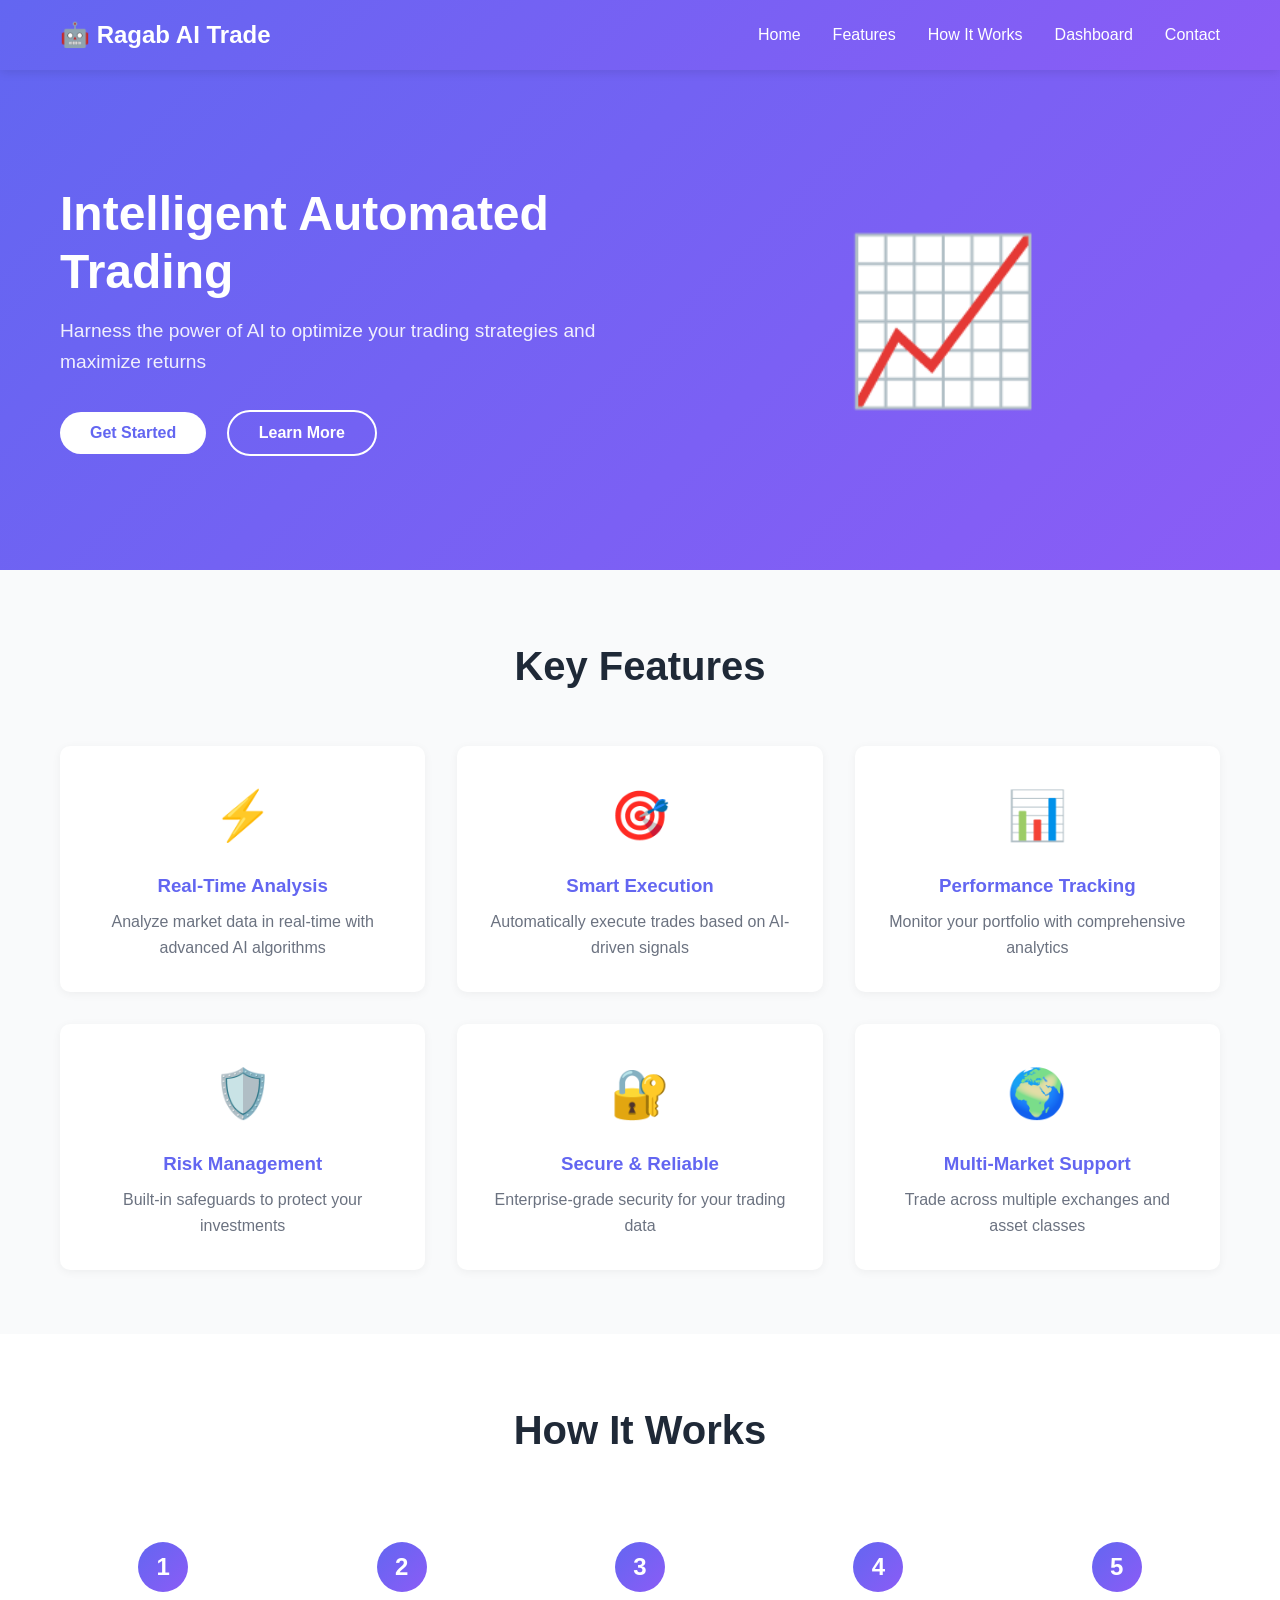
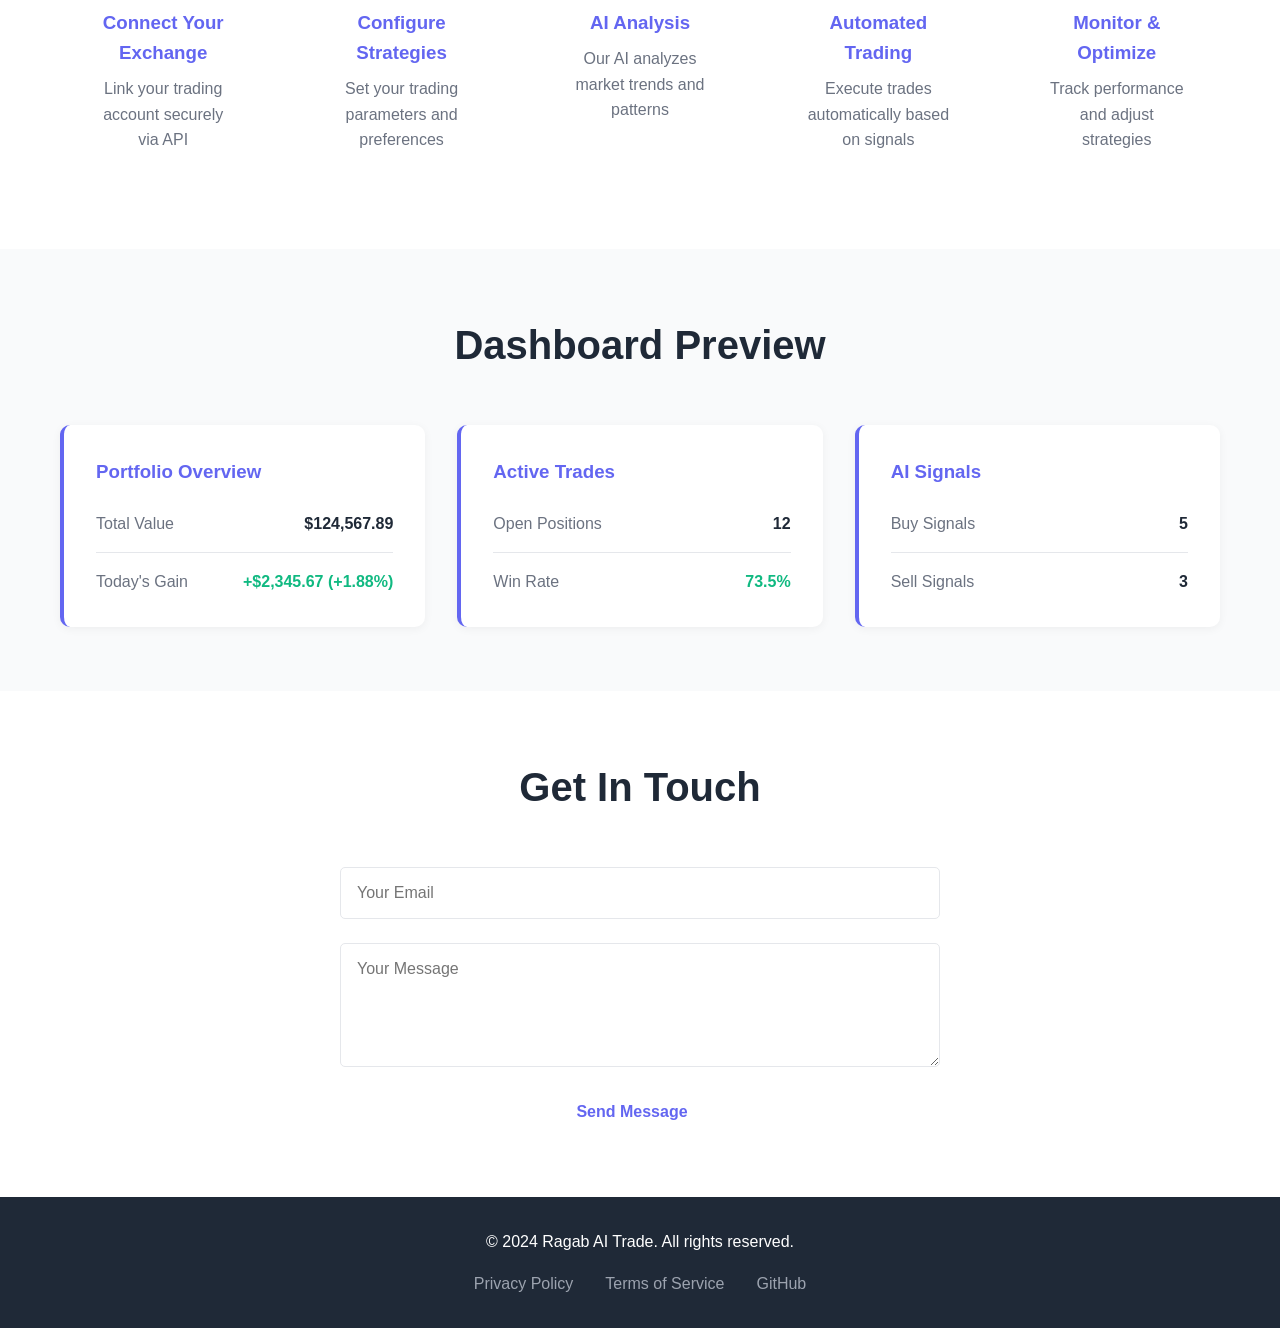
==== index.html @ 716024dd "Create website landing page" ====
<!DOCTYPE html>
<html lang="en">
<head>
    <meta charset="UTF-8">
    <meta name="viewport" content="width=device-width, initial-scale=1.0">
    <title>Ragab AI Trade - Automated Trading Intelligence</title>
    <link rel="stylesheet" href="styles.css">
</head>
<body>
    <!-- Navigation -->
    <nav class="navbar">
        <div class="container">
            <div class="logo">
                <h1>🤖 Ragab AI Trade</h1>
            </div>
            <ul class="nav-links">
                <li><a href="#home">Home</a></li>
                <li><a href="#features">Features</a></li>
                <li><a href="#how-it-works">How It Works</a></li>
                <li><a href="#dashboard">Dashboard</a></li>
                <li><a href="#contact">Contact</a></li>
            </ul>
        </div>
    </nav>

    <!-- Hero Section -->
    <section id="home" class="hero">
        <div class="container">
            <div class="hero-content">
                <h2>Intelligent Automated Trading</h2>
                <p>Harness the power of AI to optimize your trading strategies and maximize returns</p>
                <button class="btn btn-primary">Get Started</button>
                <button class="btn btn-secondary">Learn More</button>
            </div>
            <div class="hero-image">
                <div class="chart-placeholder">📈</div>
            </div>
        </div>
    </section>

    <!-- Features Section -->
    <section id="features" class="features">
        <div class="container">
            <h2>Key Features</h2>
            <div class="features-grid">
                <div class="feature-card">
                    <div class="feature-icon">⚡</div>
                    <h3>Real-Time Analysis</h3>
                    <p>Analyze market data in real-time with advanced AI algorithms</p>
                </div>
                <div class="feature-card">
                    <div class="feature-icon">🎯</div>
                    <h3>Smart Execution</h3>
                    <p>Automatically execute trades based on AI-driven signals</p>
                </div>
                <div class="feature-card">
                    <div class="feature-icon">📊</div>
                    <h3>Performance Tracking</h3>
                    <p>Monitor your portfolio with comprehensive analytics</p>
                </div>
                <div class="feature-card">
                    <div class="feature-icon">🛡️</div>
                    <h3>Risk Management</h3>
                    <p>Built-in safeguards to protect your investments</p>
                </div>
                <div class="feature-card">
                    <div class="feature-icon">🔐</div>
                    <h3>Secure & Reliable</h3>
                    <p>Enterprise-grade security for your trading data</p>
                </div>
                <div class="feature-card">
                    <div class="feature-icon">🌍</div>
                    <h3>Multi-Market Support</h3>
                    <p>Trade across multiple exchanges and asset classes</p>
                </div>
            </div>
        </div>
    </section>

    <!-- How It Works -->
    <section id="how-it-works" class="how-it-works">
        <div class="container">
            <h2>How It Works</h2>
            <div class="steps">
                <div class="step">
                    <div class="step-number">1</div>
                    <h3>Connect Your Exchange</h3>
                    <p>Link your trading account securely via API</p>
                </div>
                <div class="step">
                    <div class="step-number">2</div>
                    <h3>Configure Strategies</h3>
                    <p>Set your trading parameters and preferences</p>
                </div>
                <div class="step">
                    <div class="step-number">3</div>
                    <h3>AI Analysis</h3>
                    <p>Our AI analyzes market trends and patterns</p>
                </div>
                <div class="step">
                    <div class="step-number">4</div>
                    <h3>Automated Trading</h3>
                    <p>Execute trades automatically based on signals</p>
                </div>
                <div class="step">
                    <div class="step-number">5</div>
                    <h3>Monitor & Optimize</h3>
                    <p>Track performance and adjust strategies</p>
                </div>
            </div>
        </div>
    </section>

    <!-- Dashboard Preview -->
    <section id="dashboard" class="dashboard">
        <div class="container">
            <h2>Dashboard Preview</h2>
            <div class="dashboard-preview">
                <div class="dashboard-card">
                    <h3>Portfolio Overview</h3>
                    <div class="metric">
                        <span class="label">Total Value</span>
                        <span class="value">$124,567.89</span>
                    </div>
                    <div class="metric">
                        <span class="label">Today's Gain</span>
                        <span class="value positive">+$2,345.67 (+1.88%)</span>
                    </div>
                </div>
                <div class="dashboard-card">
                    <h3>Active Trades</h3>
                    <div class="metric">
                        <span class="label">Open Positions</span>
                        <span class="value">12</span>
                    </div>
                    <div class="metric">
                        <span class="label">Win Rate</span>
                        <span class="value positive">73.5%</span>
                    </div>
                </div>
                <div class="dashboard-card">
                    <h3>AI Signals</h3>
                    <div class="metric">
                        <span class="label">Buy Signals</span>
                        <span class="value">5</span>
                    </div>
                    <div class="metric">
                        <span class="label">Sell Signals</span>
                        <span class="value">3</span>
                    </div>
                </div>
            </div>
        </div>
    </section>

    <!-- Contact Section -->
    <section id="contact" class="contact">
        <div class="container">
            <h2>Get In Touch</h2>
            <form class="contact-form">
                <input type="email" placeholder="Your Email" required>
                <textarea placeholder="Your Message" rows="5" required></textarea>
                <button type="submit" class="btn btn-primary">Send Message</button>
            </form>
        </div>
    </section>

    <!-- Footer -->
    <footer class="footer">
        <div class="container">
            <p>&copy; 2024 Ragab AI Trade. All rights reserved.</p>
            <div class="footer-links">
                <a href="#">Privacy Policy</a>
                <a href="#">Terms of Service</a>
                <a href="#">GitHub</a>
            </div>
        </div>
    </footer>

    <script src="script.js"></script>
</body>
</html>
---- styles.css ----
* {
    margin: 0;
    padding: 0;
    box-sizing: border-box;
}

:root {
    --primary-color: #6366f1;
    --secondary-color: #8b5cf6;
    --accent-color: #ec4899;
    --text-dark: #1f2937;
    --text-light: #6b7280;
    --bg-light: #f9fafb;
    --bg-white: #ffffff;
    --border-color: #e5e7eb;
    --success-color: #10b981;
}

body {
    font-family: 'Segoe UI', Tahoma, Geneva, Verdana, sans-serif;
    line-height: 1.6;
    color: var(--text-dark);
    background-color: var(--bg-white);
}

.container {
    max-width: 1200px;
    margin: 0 auto;
    padding: 0 20px;
}

/* Navigation */
.navbar {
    background: linear-gradient(135deg, var(--primary-color) 0%, var(--secondary-color) 100%);
    color: white;
    padding: 1rem 0;
    position: sticky;
    top: 0;
    z-index: 100;
    box-shadow: 0 2px 10px rgba(0, 0, 0, 0.1);
}

.navbar .container {
    display: flex;
    justify-content: space-between;
    align-items: center;
}

.navbar .logo h1 {
    font-size: 1.5rem;
}

.nav-links {
    display: flex;
    list-style: none;
    gap: 2rem;
}

.nav-links a {
    color: white;
    text-decoration: none;
    transition: opacity 0.3s;
}

.nav-links a:hover {
    opacity: 0.8;
}

/* Hero Section */
.hero {
    background: linear-gradient(135deg, var(--primary-color) 0%, var(--secondary-color) 100%);
    color: white;
    padding: 4rem 0;
    min-height: 500px;
    display: flex;
    align-items: center;
}

.hero .container {
    display: grid;
    grid-template-columns: 1fr 1fr;
    gap: 3rem;
    align-items: center;
}

.hero-content h2 {
    font-size: 3rem;
    margin-bottom: 1rem;
    line-height: 1.2;
}

.hero-content p {
    font-size: 1.2rem;
    margin-bottom: 2rem;
    opacity: 0.9;
}

.chart-placeholder {
    font-size: 10rem;
    text-align: center;
    animation: float 3s ease-in-out infinite;
}

@keyframes float {
    0%, 100% { transform: translateY(0px); }
    50% { transform: translateY(-20px); }
}

/* Buttons */
.btn {
    padding: 12px 30px;
    border: none;
    border-radius: 50px;
    font-size: 1rem;
    cursor: pointer;
    transition: all 0.3s;
    margin-right: 1rem;
    font-weight: 600;
}

.btn-primary {
    background-color: white;
    color: var(--primary-color);
}

.btn-primary:hover {
    transform: translateY(-2px);
    box-shadow: 0 10px 20px rgba(0, 0, 0, 0.2);
}

.btn-secondary {
    background-color: transparent;
    color: white;
    border: 2px solid white;
}

.btn-secondary:hover {
    background-color: rgba(255, 255, 255, 0.1);
}

/* Features Section */
.features {
    padding: 4rem 0;
    background-color: var(--bg-light);
}

.features h2,
.how-it-works h2,
.dashboard h2,
.contact h2 {
    font-size: 2.5rem;
    margin-bottom: 3rem;
    text-align: center;
}

.features-grid {
    display: grid;
    grid-template-columns: repeat(auto-fit, minmax(300px, 1fr));
    gap: 2rem;
}

.feature-card {
    background: white;
    padding: 2rem;
    border-radius: 10px;
    text-align: center;
    transition: all 0.3s;
    box-shadow: 0 2px 10px rgba(0, 0, 0, 0.05);
}

.feature-card:hover {
    transform: translateY(-5px);
    box-shadow: 0 10px 30px rgba(0, 0, 0, 0.1);
}

.feature-icon {
    font-size: 3rem;
    margin-bottom: 1rem;
}

.feature-card h3 {
    margin-bottom: 0.5rem;
    color: var(--primary-color);
}

.feature-card p {
    color: var(--text-light);
}

/* How It Works */
.how-it-works {
    padding: 4rem 0;
}

.steps {
    display: grid;
    grid-template-columns: repeat(auto-fit, minmax(200px, 1fr));
    gap: 2rem;
}

.step {
    text-align: center;
    padding: 2rem;
}

.step-number {
    display: inline-block;
    width: 50px;
    height: 50px;
    background: linear-gradient(135deg, var(--primary-color), var(--secondary-color));
    color: white;
    border-radius: 50%;
    line-height: 50px;
    font-size: 1.5rem;
    font-weight: bold;
    margin-bottom: 1rem;
}

.step h3 {
    margin-bottom: 0.5rem;
    color: var(--primary-color);
}

.step p {
    color: var(--text-light);
}

/* Dashboard Section */
.dashboard {
    padding: 4rem 0;
    background-color: var(--bg-light);
}

.dashboard-preview {
    display: grid;
    grid-template-columns: repeat(auto-fit, minmax(280px, 1fr));
    gap: 2rem;
}

.dashboard-card {
    background: white;
    padding: 2rem;
    border-radius: 10px;
    box-shadow: 0 2px 10px rgba(0, 0, 0, 0.05);
    border-left: 4px solid var(--primary-color);
}

.dashboard-card h3 {
    margin-bottom: 1.5rem;
    color: var(--primary-color);
}

.metric {
    display: flex;
    justify-content: space-between;
    margin-bottom: 1rem;
    padding-bottom: 1rem;
    border-bottom: 1px solid var(--border-color);
}

.metric:last-child {
    border-bottom: none;
    margin-bottom: 0;
    padding-bottom: 0;
}

.metric .label {
    color: var(--text-light);
}

.metric .value {
    font-weight: bold;
    color: var(--text-dark);
}

.metric .value.positive {
    color: var(--success-color);
}

/* Contact Section */
.contact {
    padding: 4rem 0;
}

.contact-form {
    max-width: 600px;
    margin: 0 auto;
    display: grid;
    gap: 1.5rem;
}

.contact-form input,
.contact-form textarea {
    padding: 1rem;
    border: 1px solid var(--border-color);
    border-radius: 5px;
    font-family: inherit;
    font-size: 1rem;
}

.contact-form input:focus,
.contact-form textarea:focus {
    outline: none;
    border-color: var(--primary-color);
    box-shadow: 0 0 0 3px rgba(99, 102, 241, 0.1);
}

.contact-form button {
    justify-self: center;
}

/* Footer */
.footer {
    background: var(--text-dark);
    color: white;
    padding: 2rem 0;
    text-align: center;
}

.footer-links {
    margin-top: 1rem;
    display: flex;
    justify-content: center;
    gap: 2rem;
}

.footer-links a {
    color: #9ca3af;
    text-decoration: none;
    transition: color 0.3s;
}

.footer-links a:hover {
    color: white;
}

/* Responsive Design */
@media (max-width: 768px) {
    .nav-links {
        gap: 1rem;
    }

    .hero .container {
        grid-template-columns: 1fr;
    }

    .hero-content h2 {
        font-size: 2rem;
    }

    .chart-placeholder {
        font-size: 5rem;
    }

    .features h2,
    .how-it-works h2,
    .dashboard h2,
    .contact h2 {
        font-size: 2rem;
    }

    .btn {
        display: block;
        margin: 0.5rem 0;
    }

    .footer-links {
        flex-direction: column;
        gap: 0.5rem;
    }
}
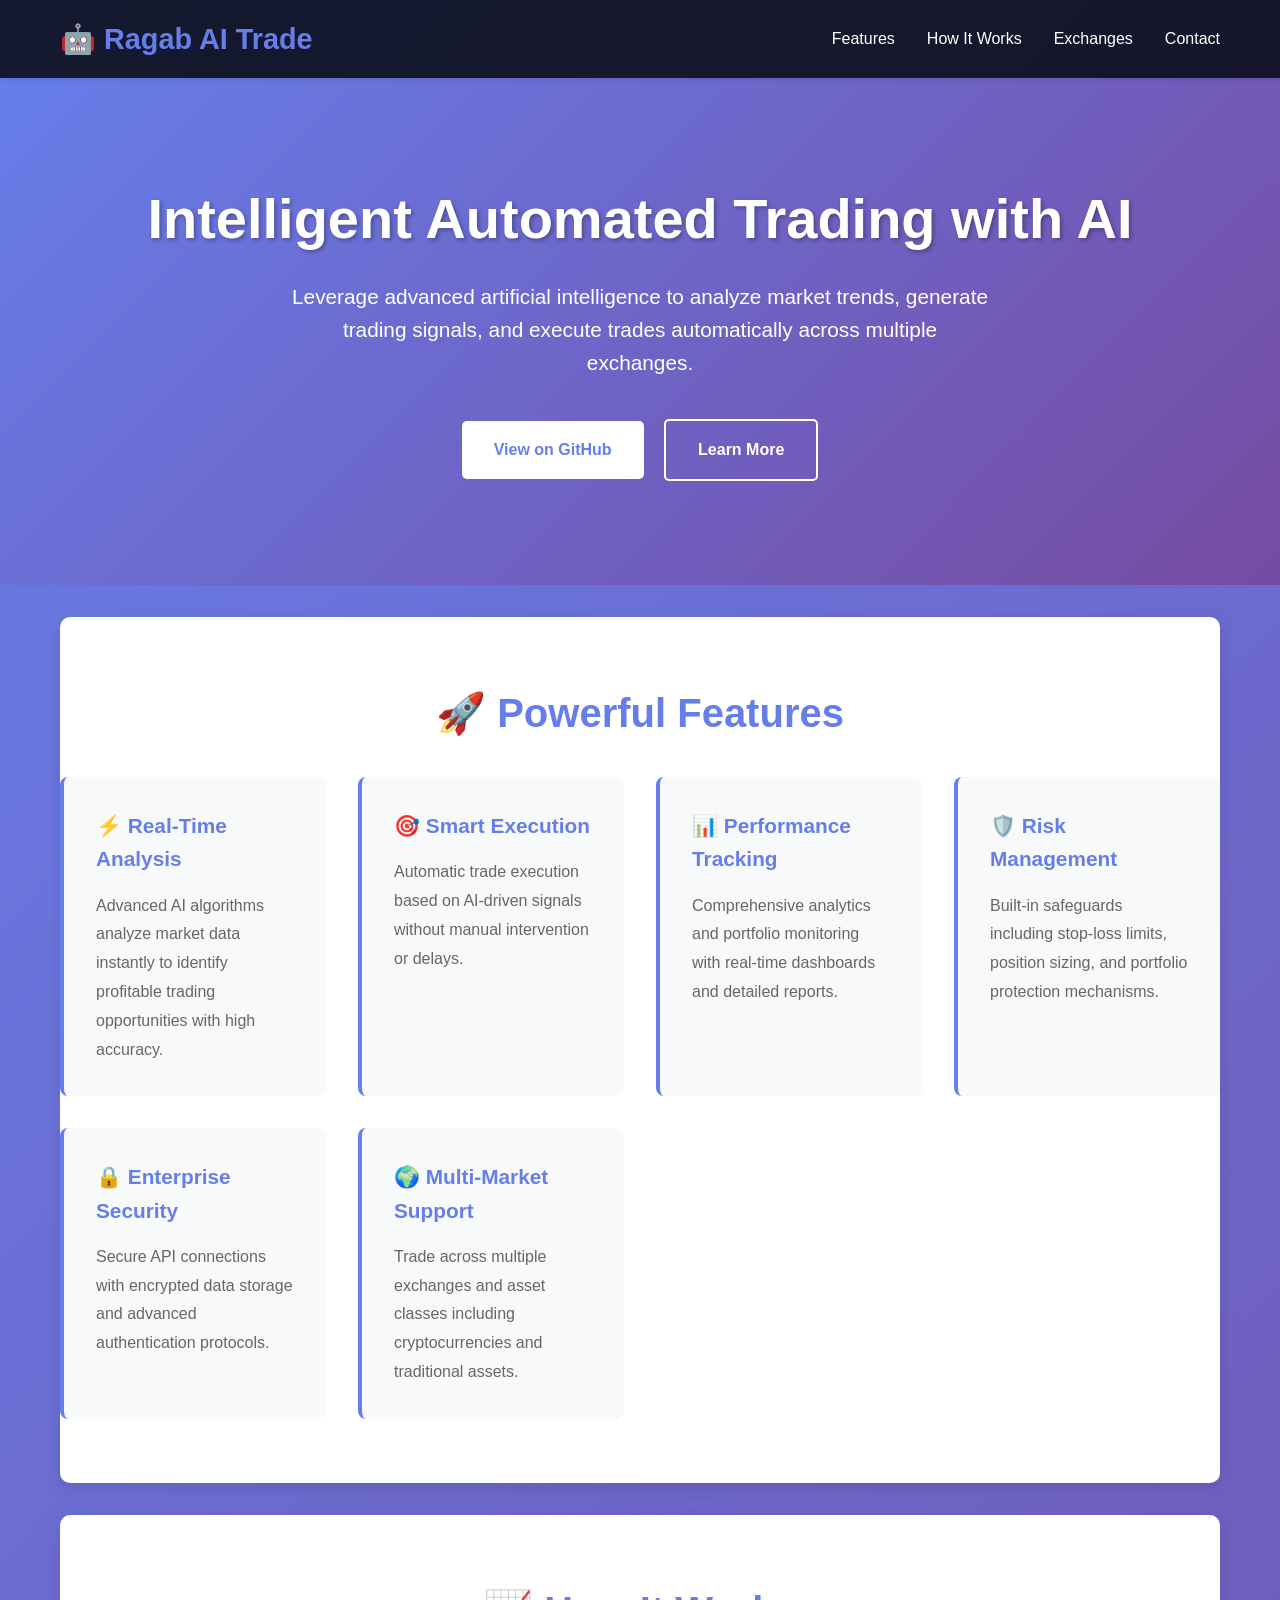
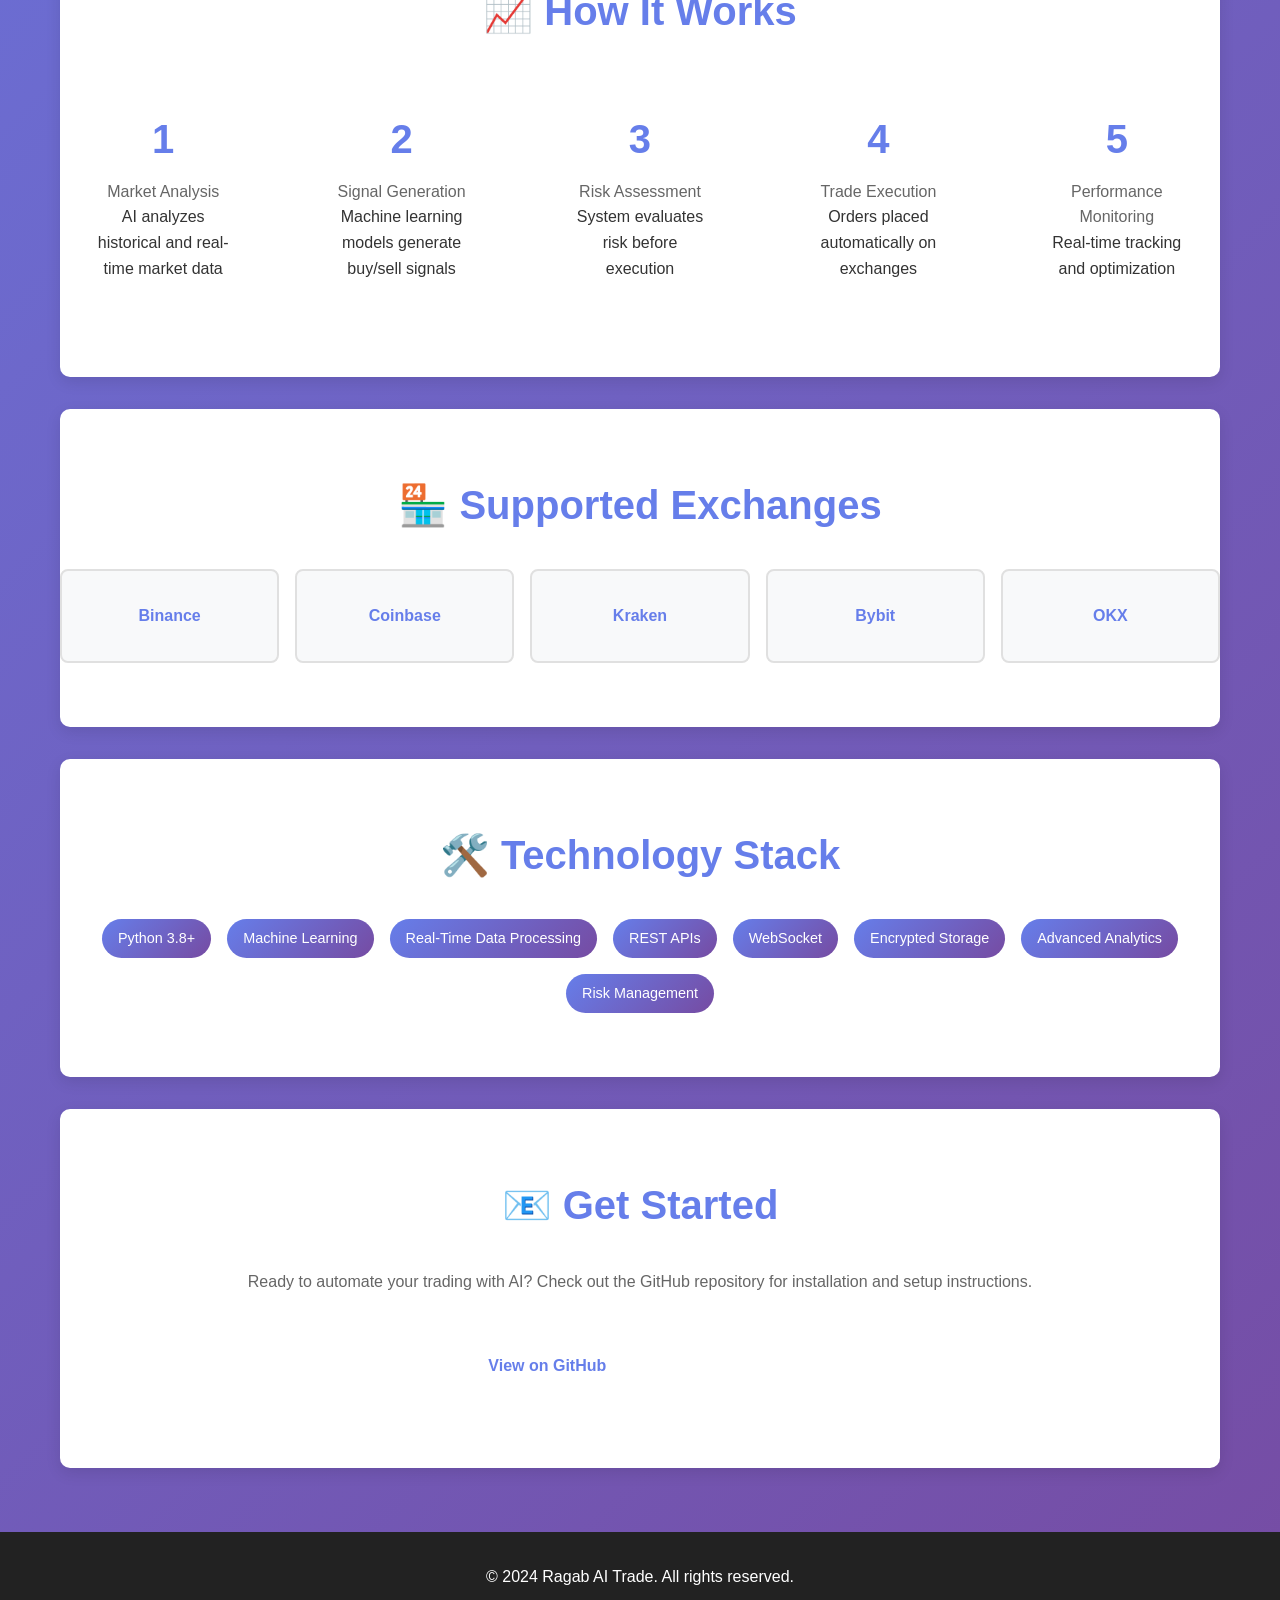
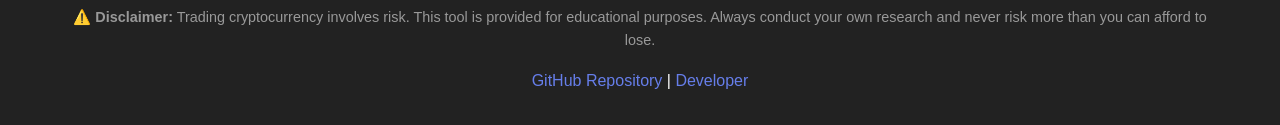
==== commit 44c706f2: "Publish Ragab AI Trade website with landing page and SEO files" ====
--- a/index.html
+++ b/index.html
@@ -3,180 +3,441 @@
 <head>
     <meta charset="UTF-8">
     <meta name="viewport" content="width=device-width, initial-scale=1.0">
-    <title>Ragab AI Trade - Automated Trading Intelligence</title>
-    <link rel="stylesheet" href="styles.css">
+    <meta name="description" content="Ragab AI Trade - Intelligent Automated Trading with AI. Advanced AI algorithms analyze market trends, generate trading signals, and execute trades automatically across multiple exchanges.">
+    <meta name="keywords" content="AI trading, automated trading, cryptocurrency trading, trading bot, trading signals, market analysis, algorithmic trading">
+    <meta name="author" content="FRANCIS3182">
+    <meta name="robots" content="index, follow">
+    <meta property="og:title" content="Ragab AI Trade - Intelligent Automated Trading Platform">
+    <meta property="og:description" content="Leverage AI to analyze markets and execute trades automatically across multiple exchanges.">
+    <meta property="og:type" content="website">
+    <meta property="og:url" content="https://FRANCIS3182.github.io/ragab-ai-trade/">
+    <meta name="twitter:card" content="summary_large_image">
+    <meta name="twitter:title" content="Ragab AI Trade - Automated Trading with AI">
+    <meta name="twitter:description" content="Intelligent automated trading platform powered by artificial intelligence">
+    
+    <title>Ragab AI Trade - Intelligent Automated Trading Platform</title>
+    
+    <style>
+        * {
+            margin: 0;
+            padding: 0;
+            box-sizing: border-box;
+        }
+        
+        body {
+            font-family: 'Segoe UI', Tahoma, Geneva, Verdana, sans-serif;
+            line-height: 1.6;
+            color: #333;
+            background: linear-gradient(135deg, #667eea 0%, #764ba2 100%);
+        }
+        
+        header {
+            background: rgba(0, 0, 0, 0.8);
+            color: white;
+            padding: 1rem 0;
+            position: sticky;
+            top: 0;
+            z-index: 100;
+            box-shadow: 0 2px 5px rgba(0, 0, 0, 0.1);
+        }
+        
+        .container {
+            max-width: 1200px;
+            margin: 0 auto;
+            padding: 0 20px;
+        }
+        
+        nav {
+            display: flex;
+            justify-content: space-between;
+            align-items: center;
+            padding: 1rem 0;
+        }
+        
+        .logo {
+            font-size: 1.8rem;
+            font-weight: bold;
+            color: #667eea;
+        }
+        
+        nav ul {
+            display: flex;
+            list-style: none;
+            gap: 2rem;
+        }
+        
+        nav a {
+            color: white;
+            text-decoration: none;
+            transition: color 0.3s;
+        }
+        
+        nav a:hover {
+            color: #667eea;
+        }
+        
+        .hero {
+            background: linear-gradient(135deg, #667eea 0%, #764ba2 100%);
+            color: white;
+            padding: 6rem 0;
+            text-align: center;
+        }
+        
+        .hero h1 {
+            font-size: 3.5rem;
+            margin-bottom: 1rem;
+            text-shadow: 2px 2px 4px rgba(0, 0, 0, 0.3);
+        }
+        
+        .hero p {
+            font-size: 1.3rem;
+            margin-bottom: 2rem;
+            max-width: 700px;
+            margin-left: auto;
+            margin-right: auto;
+        }
+        
+        .cta-button {
+            display: inline-block;
+            background: #fff;
+            color: #667eea;
+            padding: 1rem 2rem;
+            border-radius: 5px;
+            text-decoration: none;
+            font-weight: bold;
+            transition: transform 0.3s, box-shadow 0.3s;
+            margin: 0.5rem;
+        }
+        
+        .cta-button:hover {
+            transform: translateY(-2px);
+            box-shadow: 0 10px 20px rgba(0, 0, 0, 0.2);
+        }
+        
+        .cta-button-secondary {
+            background: transparent;
+            border: 2px solid white;
+            color: white;
+        }
+        
+        .cta-button-secondary:hover {
+            background: white;
+            color: #667eea;
+        }
+        
+        section {
+            padding: 4rem 0;
+            background: white;
+            margin: 2rem 0;
+            border-radius: 10px;
+            box-shadow: 0 5px 15px rgba(0, 0, 0, 0.1);
+        }
+        
+        section h2 {
+            font-size: 2.5rem;
+            margin-bottom: 2rem;
+            text-align: center;
+            color: #667eea;
+        }
+        
+        .features {
+            display: grid;
+            grid-template-columns: repeat(auto-fit, minmax(250px, 1fr));
+            gap: 2rem;
+            margin-top: 2rem;
+        }
+        
+        .feature-card {
+            background: #f8f9fa;
+            padding: 2rem;
+            border-radius: 8px;
+            border-left: 4px solid #667eea;
+            transition: transform 0.3s, box-shadow 0.3s;
+        }
+        
+        .feature-card:hover {
+            transform: translateY(-5px);
+            box-shadow: 0 10px 20px rgba(102, 126, 234, 0.1);
+        }
+        
+        .feature-card h3 {
+            color: #667eea;
+            margin-bottom: 1rem;
+            font-size: 1.3rem;
+        }
+        
+        .feature-card p {
+            color: #666;
+            line-height: 1.8;
+        }
+        
+        .tech-stack {
+            display: flex;
+            flex-wrap: wrap;
+            gap: 1rem;
+            justify-content: center;
+            margin-top: 2rem;
+        }
+        
+        .tech-tag {
+            background: linear-gradient(135deg, #667eea 0%, #764ba2 100%);
+            color: white;
+            padding: 0.5rem 1rem;
+            border-radius: 20px;
+            font-size: 0.9rem;
+        }
+        
+        .exchanges {
+            display: grid;
+            grid-template-columns: repeat(auto-fit, minmax(150px, 1fr));
+            gap: 1rem;
+            margin-top: 2rem;
+        }
+        
+        .exchange-logo {
+            background: #f8f9fa;
+            padding: 2rem;
+            border-radius: 8px;
+            text-align: center;
+            font-weight: bold;
+            color: #667eea;
+            border: 2px solid #e0e0e0;
+            transition: all 0.3s;
+        }
+        
+        .exchange-logo:hover {
+            border-color: #667eea;
+            box-shadow: 0 5px 15px rgba(102, 126, 234, 0.2);
+        }
+        
+        footer {
+            background: #222;
+            color: white;
+            text-align: center;
+            padding: 2rem 0;
+            margin-top: 4rem;
+        }
+        
+        footer a {
+            color: #667eea;
+            text-decoration: none;
+        }
+        
+        footer a:hover {
+            text-decoration: underline;
+        }
+        
+        .github-link {
+            display: inline-block;
+            margin-top: 1rem;
+        }
+        
+        @media (max-width: 768px) {
+            .hero h1 {
+                font-size: 2rem;
+            }
+            
+            .hero p {
+                font-size: 1rem;
+            }
+            
+            nav ul {
+                gap: 1rem;
+            }
+            
+            section {
+                margin: 1rem 0;
+            }
+        }
+        
+        .stats {
+            display: grid;
+            grid-template-columns: repeat(auto-fit, minmax(200px, 1fr));
+            gap: 2rem;
+            text-align: center;
+            margin-top: 2rem;
+        }
+        
+        .stat {
+            padding: 2rem;
+        }
+        
+        .stat-number {
+            font-size: 2.5rem;
+            color: #667eea;
+            font-weight: bold;
+        }
+        
+        .stat-label {
+            color: #666;
+            margin-top: 0.5rem;
+        }
+    </style>
 </head>
 <body>
-    <!-- Navigation -->
-    <nav class="navbar">
-        <div class="container">
-            <div class="logo">
-                <h1>🤖 Ragab AI Trade</h1>
-            </div>
-            <ul class="nav-links">
-                <li><a href="#home">Home</a></li>
+    <!-- Header -->
+    <header>
+        <nav class="container">
+            <div class="logo">🤖 Ragab AI Trade</div>
+            <ul>
                 <li><a href="#features">Features</a></li>
                 <li><a href="#how-it-works">How It Works</a></li>
-                <li><a href="#dashboard">Dashboard</a></li>
+                <li><a href="#exchanges">Exchanges</a></li>
                 <li><a href="#contact">Contact</a></li>
             </ul>
+        </nav>
+    </header>
+    
+    <!-- Hero Section -->
+    <div class="hero">
+        <div class="container">
+            <h1>Intelligent Automated Trading with AI</h1>
+            <p>Leverage advanced artificial intelligence to analyze market trends, generate trading signals, and execute trades automatically across multiple exchanges.</p>
+            <a href="https://github.com/FRANCIS3182/ragab-ai-trade" class="cta-button">View on GitHub</a>
+            <a href="#features" class="cta-button cta-button-secondary">Learn More</a>
         </div>
-    </nav>
-
-    <!-- Hero Section -->
-    <section id="home" class="hero">
-        <div class="container">
-            <div class="hero-content">
-                <h2>Intelligent Automated Trading</h2>
-                <p>Harness the power of AI to optimize your trading strategies and maximize returns</p>
-                <button class="btn btn-primary">Get Started</button>
-                <button class="btn btn-secondary">Learn More</button>
+    </div>
+    
+    <!-- Main Content -->
+    <div class="container">
+        <!-- Features Section -->
+        <section id="features">
+            <h2>🚀 Powerful Features</h2>
+            <div class="features">
+                <div class="feature-card">
+                    <h3>⚡ Real-Time Analysis</h3>
+                    <p>Advanced AI algorithms analyze market data instantly to identify profitable trading opportunities with high accuracy.</p>
+                </div>
+                <div class="feature-card">
+                    <h3>🎯 Smart Execution</h3>
+                    <p>Automatic trade execution based on AI-driven signals without manual intervention or delays.</p>
+                </div>
+                <div class="feature-card">
+                    <h3>📊 Performance Tracking</h3>
+                    <p>Comprehensive analytics and portfolio monitoring with real-time dashboards and detailed reports.</p>
+                </div>
+                <div class="feature-card">
+                    <h3>🛡️ Risk Management</h3>
+                    <p>Built-in safeguards including stop-loss limits, position sizing, and portfolio protection mechanisms.</p>
+                </div>
+                <div class="feature-card">
+                    <h3>🔒 Enterprise Security</h3>
+                    <p>Secure API connections with encrypted data storage and advanced authentication protocols.</p>
+                </div>
+                <div class="feature-card">
+                    <h3>🌍 Multi-Market Support</h3>
+                    <p>Trade across multiple exchanges and asset classes including cryptocurrencies and traditional assets.</p>
+                </div>
             </div>
-            <div class="hero-image">
-                <div class="chart-placeholder">📈</div>
+        </section>
+        
+        <!-- How It Works -->
+        <section id="how-it-works">
+            <h2>📈 How It Works</h2>
+            <div class="stats">
+                <div class="stat">
+                    <div class="stat-number">1</div>
+                    <div class="stat-label">Market Analysis</div>
+                    <p>AI analyzes historical and real-time market data</p>
+                </div>
+                <div class="stat">
+                    <div class="stat-number">2</div>
+                    <div class="stat-label">Signal Generation</div>
+                    <p>Machine learning models generate buy/sell signals</p>
+                </div>
+                <div class="stat">
+                    <div class="stat-number">3</div>
+                    <div class="stat-label">Risk Assessment</div>
+                    <p>System evaluates risk before execution</p>
+                </div>
+                <div class="stat">
+                    <div class="stat-number">4</div>
+                    <div class="stat-label">Trade Execution</div>
+                    <p>Orders placed automatically on exchanges</p>
+                </div>
+                <div class="stat">
+                    <div class="stat-number">5</div>
+                    <div class="stat-label">Performance Monitoring</div>
+                    <p>Real-time tracking and optimization</p>
+                </div>
             </div>
-        </div>
-    </section>
-
-    <!-- Features Section -->
-    <section id="features" class="features">
-        <div class="container">
-            <h2>Key Features</h2>
-            <div class="features-grid">
-                <div class="feature-card">
-                    <div class="feature-icon">⚡</div>
-                    <h3>Real-Time Analysis</h3>
-                    <p>Analyze market data in real-time with advanced AI algorithms</p>
-                </div>
-                <div class="feature-card">
-                    <div class="feature-icon">🎯</div>
-                    <h3>Smart Execution</h3>
-                    <p>Automatically execute trades based on AI-driven signals</p>
-                </div>
-                <div class="feature-card">
-                    <div class="feature-icon">📊</div>
-                    <h3>Performance Tracking</h3>
-                    <p>Monitor your portfolio with comprehensive analytics</p>
-                </div>
-                <div class="feature-card">
-                    <div class="feature-icon">🛡️</div>
-                    <h3>Risk Management</h3>
-                    <p>Built-in safeguards to protect your investments</p>
-                </div>
-                <div class="feature-card">
-                    <div class="feature-icon">🔐</div>
-                    <h3>Secure & Reliable</h3>
-                    <p>Enterprise-grade security for your trading data</p>
-                </div>
-                <div class="feature-card">
-                    <div class="feature-icon">🌍</div>
-                    <h3>Multi-Market Support</h3>
-                    <p>Trade across multiple exchanges and asset classes</p>
-                </div>
+        </section>
+        
+        <!-- Supported Exchanges -->
+        <section id="exchanges">
+            <h2>🏪 Supported Exchanges</h2>
+            <div class="exchanges">
+                <div class="exchange-logo">Binance</div>
+                <div class="exchange-logo">Coinbase</div>
+                <div class="exchange-logo">Kraken</div>
+                <div class="exchange-logo">Bybit</div>
+                <div class="exchange-logo">OKX</div>
             </div>
-        </div>
-    </section>
-
-    <!-- How It Works -->
-    <section id="how-it-works" class="how-it-works">
-        <div class="container">
-            <h2>How It Works</h2>
-            <div class="steps">
-                <div class="step">
-                    <div class="step-number">1</div>
-                    <h3>Connect Your Exchange</h3>
-                    <p>Link your trading account securely via API</p>
-                </div>
-                <div class="step">
-                    <div class="step-number">2</div>
-                    <h3>Configure Strategies</h3>
-                    <p>Set your trading parameters and preferences</p>
-                </div>
-                <div class="step">
-                    <div class="step-number">3</div>
-                    <h3>AI Analysis</h3>
-                    <p>Our AI analyzes market trends and patterns</p>
-                </div>
-                <div class="step">
-                    <div class="step-number">4</div>
-                    <h3>Automated Trading</h3>
-                    <p>Execute trades automatically based on signals</p>
-                </div>
-                <div class="step">
-                    <div class="step-number">5</div>
-                    <h3>Monitor & Optimize</h3>
-                    <p>Track performance and adjust strategies</p>
-                </div>
+        </section>
+        
+        <!-- Technology Stack -->
+        <section>
+            <h2>🛠️ Technology Stack</h2>
+            <div class="tech-stack">
+                <span class="tech-tag">Python 3.8+</span>
+                <span class="tech-tag">Machine Learning</span>
+                <span class="tech-tag">Real-Time Data Processing</span>
+                <span class="tech-tag">REST APIs</span>
+                <span class="tech-tag">WebSocket</span>
+                <span class="tech-tag">Encrypted Storage</span>
+                <span class="tech-tag">Advanced Analytics</span>
+                <span class="tech-tag">Risk Management</span>
             </div>
-        </div>
-    </section>
-
-    <!-- Dashboard Preview -->
-    <section id="dashboard" class="dashboard">
-        <div class="container">
-            <h2>Dashboard Preview</h2>
-            <div class="dashboard-preview">
-                <div class="dashboard-card">
-                    <h3>Portfolio Overview</h3>
-                    <div class="metric">
-                        <span class="label">Total Value</span>
-                        <span class="value">$124,567.89</span>
-                    </div>
-                    <div class="metric">
-                        <span class="label">Today's Gain</span>
-                        <span class="value positive">+$2,345.67 (+1.88%)</span>
-                    </div>
-                </div>
-                <div class="dashboard-card">
-                    <h3>Active Trades</h3>
-                    <div class="metric">
-                        <span class="label">Open Positions</span>
-                        <span class="value">12</span>
-                    </div>
-                    <div class="metric">
-                        <span class="label">Win Rate</span>
-                        <span class="value positive">73.5%</span>
-                    </div>
-                </div>
-                <div class="dashboard-card">
-                    <h3>AI Signals</h3>
-                    <div class="metric">
-                        <span class="label">Buy Signals</span>
-                        <span class="value">5</span>
-                    </div>
-                    <div class="metric">
-                        <span class="label">Sell Signals</span>
-                        <span class="value">3</span>
-                    </div>
-                </div>
+        </section>
+        
+        <!-- Contact Section -->
+        <section id="contact">
+            <h2>📧 Get Started</h2>
+            <p style="text-align: center; color: #666; margin-bottom: 2rem;">
+                Ready to automate your trading with AI? Check out the GitHub repository for installation and setup instructions.
+            </p>
+            <div style="text-align: center;">
+                <a href="https://github.com/FRANCIS3182/ragab-ai-trade" class="cta-button">View on GitHub</a>
+                <a href="https://github.com/FRANCIS3182/ragab-ai-trade/issues" class="cta-button cta-button-secondary">Report Issue</a>
             </div>
-        </div>
-    </section>
-
-    <!-- Contact Section -->
-    <section id="contact" class="contact">
-        <div class="container">
-            <h2>Get In Touch</h2>
-            <form class="contact-form">
-                <input type="email" placeholder="Your Email" required>
-                <textarea placeholder="Your Message" rows="5" required></textarea>
-                <button type="submit" class="btn btn-primary">Send Message</button>
-            </form>
-        </div>
-    </section>
-
+        </section>
+    </div>
+    
     <!-- Footer -->
-    <footer class="footer">
+    <footer>
         <div class="container">
             <p>&copy; 2024 Ragab AI Trade. All rights reserved.</p>
-            <div class="footer-links">
-                <a href="#">Privacy Policy</a>
-                <a href="#">Terms of Service</a>
-                <a href="#">GitHub</a>
-            </div>
+            <p style="font-size: 0.9rem; color: #999; margin-top: 1rem;">
+                ⚠️ <strong>Disclaimer:</strong> Trading cryptocurrency involves risk. This tool is provided for educational purposes. Always conduct your own research and never risk more than you can afford to lose.
+            </p>
+            <p style="margin-top: 1rem;">
+                <a href="https://github.com/FRANCIS3182/ragab-ai-trade">GitHub Repository</a> | 
+                <a href="https://github.com/FRANCIS3182">Developer</a>
+            </p>
         </div>
     </footer>
-
-    <script src="script.js"></script>
+    
+    <!-- JSON-LD Schema for SEO -->
+    <script type="application/ld+json">
+    {
+        "@context": "https://schema.org",
+        "@type": "SoftwareApplication",
+        "name": "Ragab AI Trade",
+        "description": "Intelligent Automated Trading Platform with AI",
+        "url": "https://FRANCIS3182.github.io/ragab-ai-trade/",
+        "applicationCategory": "FinanceApplication",
+        "operatingSystem": "Web",
+        "offers": {
+            "@type": "Offer",
+            "price": "0",
+            "priceCurrency": "USD"
+        },
+        "author": {
+            "@type": "Person",
+            "name": "FRANCIS3182",
+            "url": "https://github.com/FRANCIS3182"
+        }
+    }
+    </script>
 </body>
-</html>
+</html>
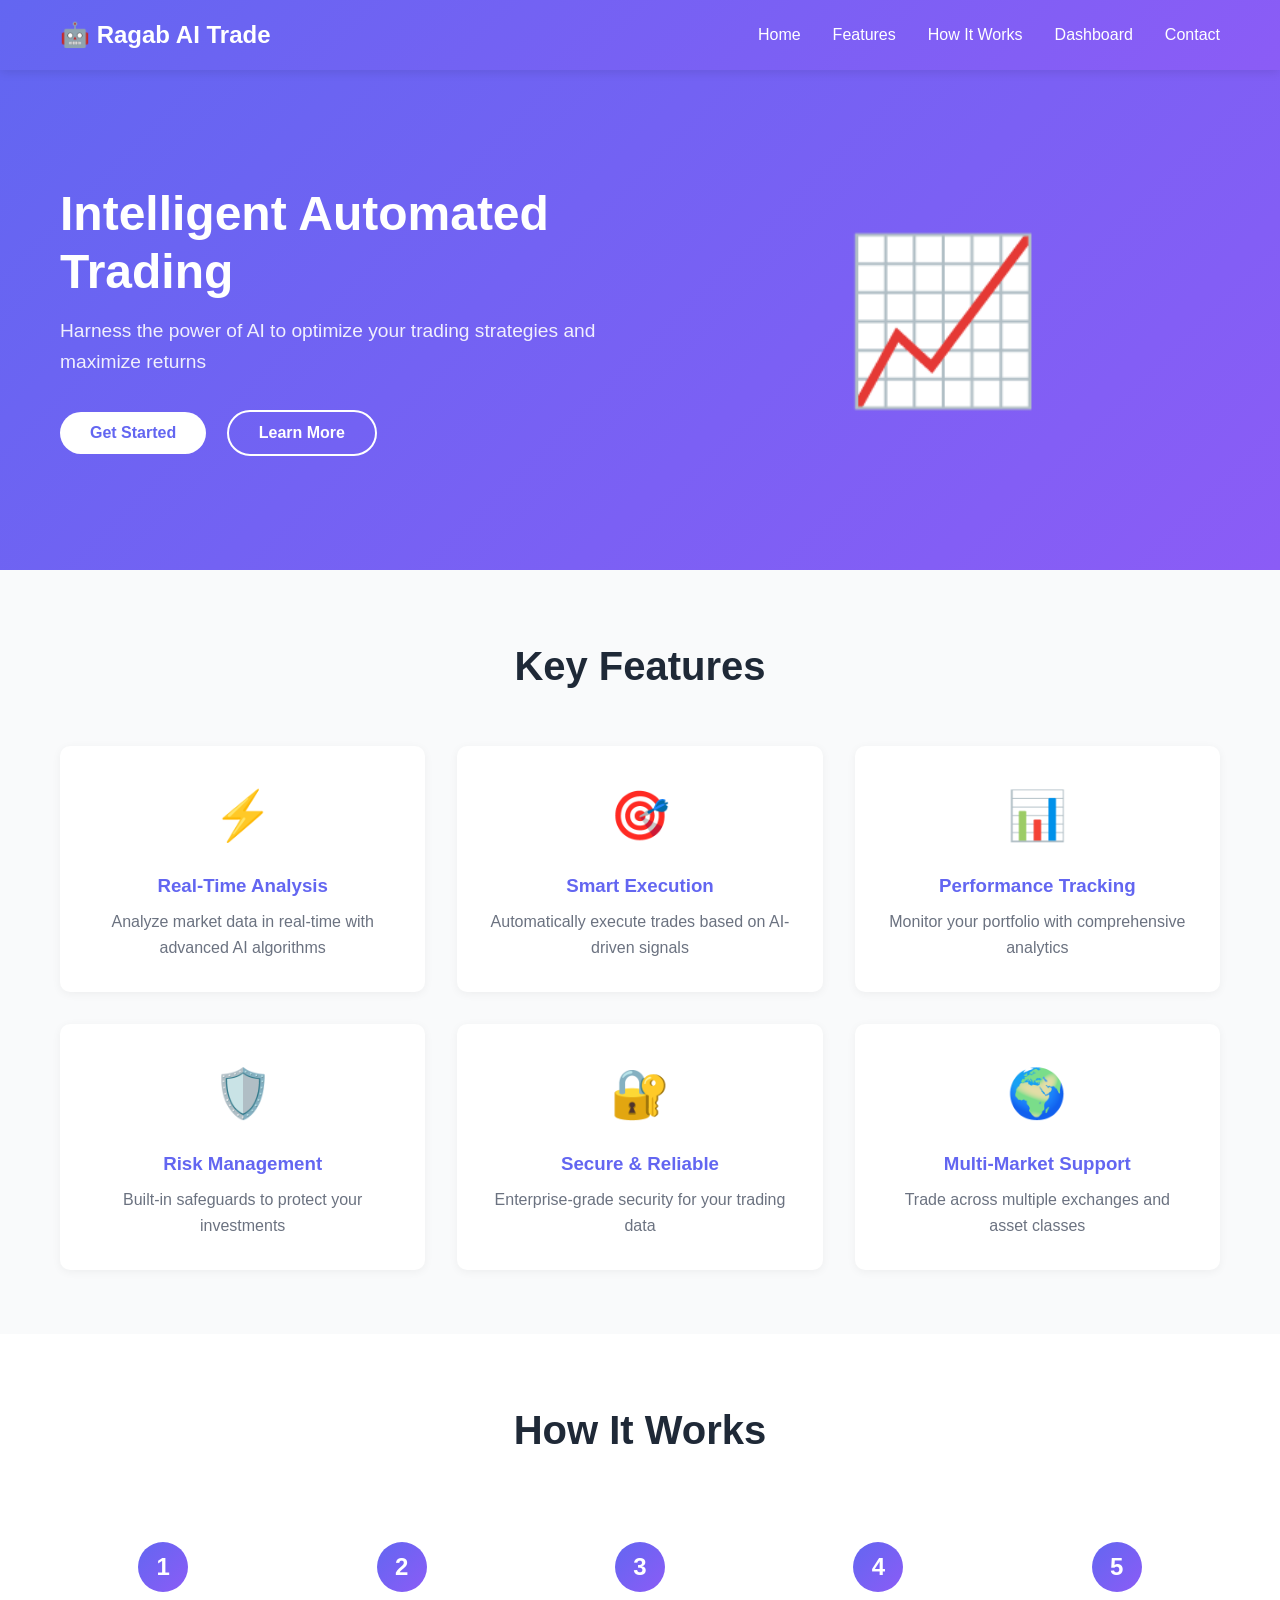
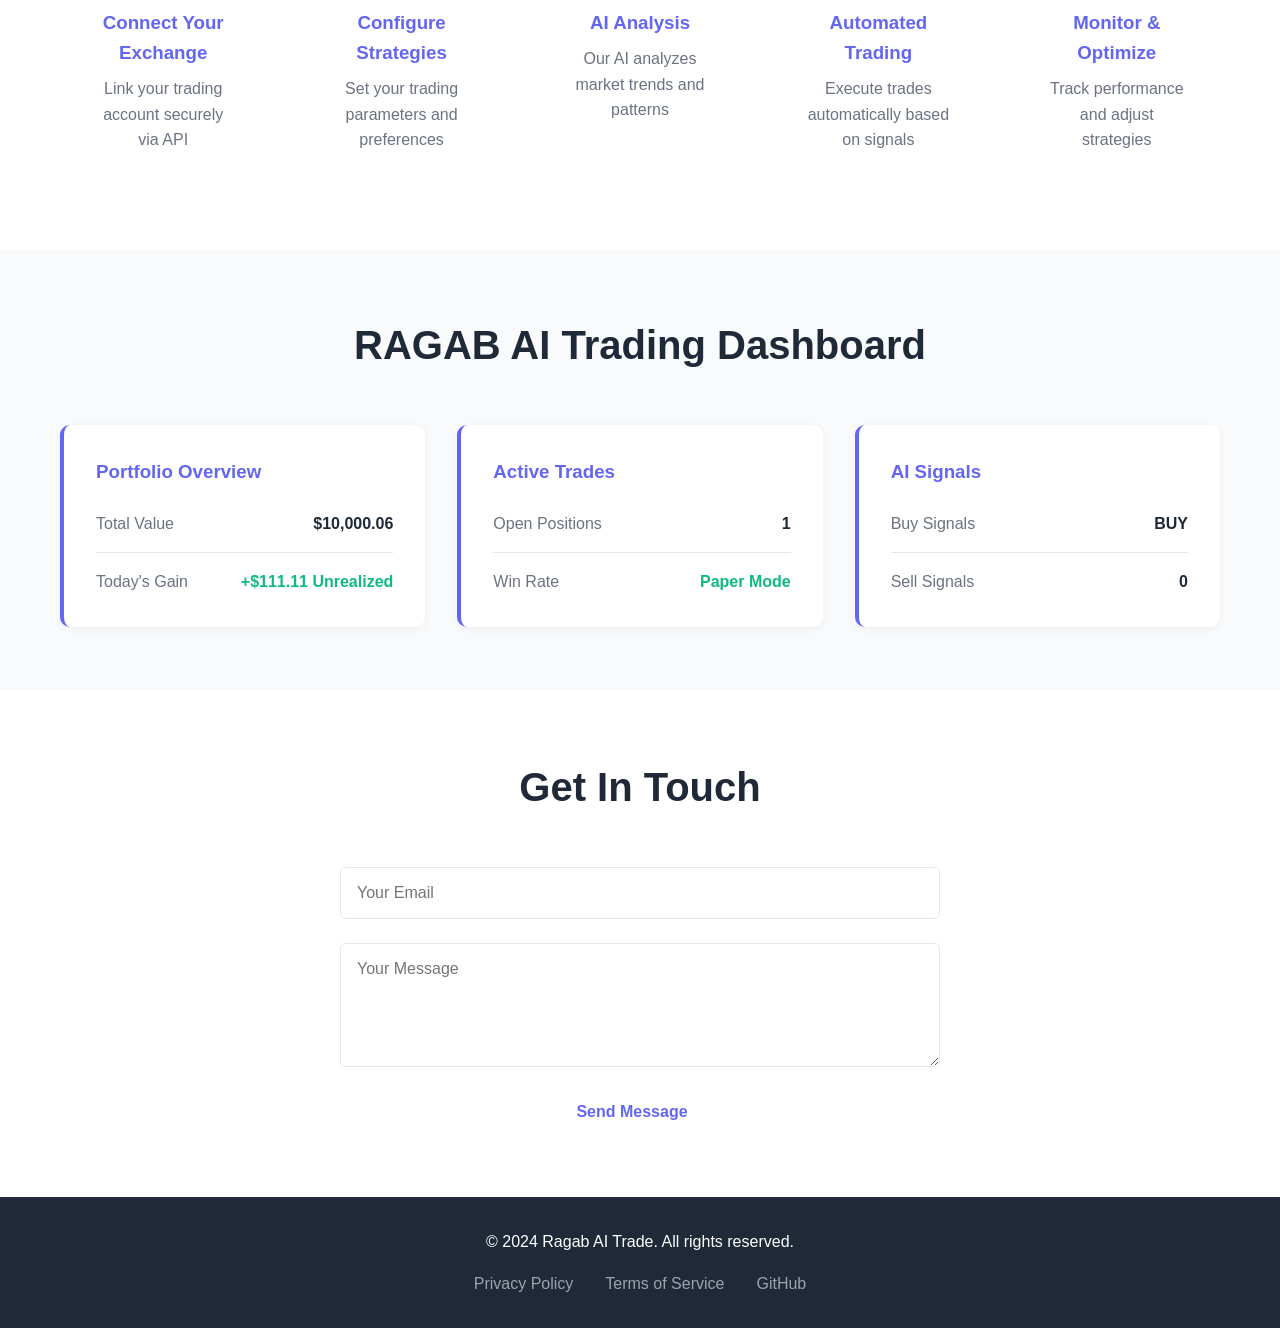
==== commit 6c9cc4b7: "Update trading dashboard" ====
--- a/index.html
+++ b/index.html
@@ -3,441 +3,180 @@
 <head>
     <meta charset="UTF-8">
     <meta name="viewport" content="width=device-width, initial-scale=1.0">
-    <meta name="description" content="Ragab AI Trade - Intelligent Automated Trading with AI. Advanced AI algorithms analyze market trends, generate trading signals, and execute trades automatically across multiple exchanges.">
-    <meta name="keywords" content="AI trading, automated trading, cryptocurrency trading, trading bot, trading signals, market analysis, algorithmic trading">
-    <meta name="author" content="FRANCIS3182">
-    <meta name="robots" content="index, follow">
-    <meta property="og:title" content="Ragab AI Trade - Intelligent Automated Trading Platform">
-    <meta property="og:description" content="Leverage AI to analyze markets and execute trades automatically across multiple exchanges.">
-    <meta property="og:type" content="website">
-    <meta property="og:url" content="https://FRANCIS3182.github.io/ragab-ai-trade/">
-    <meta name="twitter:card" content="summary_large_image">
-    <meta name="twitter:title" content="Ragab AI Trade - Automated Trading with AI">
-    <meta name="twitter:description" content="Intelligent automated trading platform powered by artificial intelligence">
-    
-    <title>Ragab AI Trade - Intelligent Automated Trading Platform</title>
-    
-    <style>
-        * {
-            margin: 0;
-            padding: 0;
-            box-sizing: border-box;
-        }
-        
-        body {
-            font-family: 'Segoe UI', Tahoma, Geneva, Verdana, sans-serif;
-            line-height: 1.6;
-            color: #333;
-            background: linear-gradient(135deg, #667eea 0%, #764ba2 100%);
-        }
-        
-        header {
-            background: rgba(0, 0, 0, 0.8);
-            color: white;
-            padding: 1rem 0;
-            position: sticky;
-            top: 0;
-            z-index: 100;
-            box-shadow: 0 2px 5px rgba(0, 0, 0, 0.1);
-        }
-        
-        .container {
-            max-width: 1200px;
-            margin: 0 auto;
-            padding: 0 20px;
-        }
-        
-        nav {
-            display: flex;
-            justify-content: space-between;
-            align-items: center;
-            padding: 1rem 0;
-        }
-        
-        .logo {
-            font-size: 1.8rem;
-            font-weight: bold;
-            color: #667eea;
-        }
-        
-        nav ul {
-            display: flex;
-            list-style: none;
-            gap: 2rem;
-        }
-        
-        nav a {
-            color: white;
-            text-decoration: none;
-            transition: color 0.3s;
-        }
-        
-        nav a:hover {
-            color: #667eea;
-        }
-        
-        .hero {
-            background: linear-gradient(135deg, #667eea 0%, #764ba2 100%);
-            color: white;
-            padding: 6rem 0;
-            text-align: center;
-        }
-        
-        .hero h1 {
-            font-size: 3.5rem;
-            margin-bottom: 1rem;
-            text-shadow: 2px 2px 4px rgba(0, 0, 0, 0.3);
-        }
-        
-        .hero p {
-            font-size: 1.3rem;
-            margin-bottom: 2rem;
-            max-width: 700px;
-            margin-left: auto;
-            margin-right: auto;
-        }
-        
-        .cta-button {
-            display: inline-block;
-            background: #fff;
-            color: #667eea;
-            padding: 1rem 2rem;
-            border-radius: 5px;
-            text-decoration: none;
-            font-weight: bold;
-            transition: transform 0.3s, box-shadow 0.3s;
-            margin: 0.5rem;
-        }
-        
-        .cta-button:hover {
-            transform: translateY(-2px);
-            box-shadow: 0 10px 20px rgba(0, 0, 0, 0.2);
-        }
-        
-        .cta-button-secondary {
-            background: transparent;
-            border: 2px solid white;
-            color: white;
-        }
-        
-        .cta-button-secondary:hover {
-            background: white;
-            color: #667eea;
-        }
-        
-        section {
-            padding: 4rem 0;
-            background: white;
-            margin: 2rem 0;
-            border-radius: 10px;
-            box-shadow: 0 5px 15px rgba(0, 0, 0, 0.1);
-        }
-        
-        section h2 {
-            font-size: 2.5rem;
-            margin-bottom: 2rem;
-            text-align: center;
-            color: #667eea;
-        }
-        
-        .features {
-            display: grid;
-            grid-template-columns: repeat(auto-fit, minmax(250px, 1fr));
-            gap: 2rem;
-            margin-top: 2rem;
-        }
-        
-        .feature-card {
-            background: #f8f9fa;
-            padding: 2rem;
-            border-radius: 8px;
-            border-left: 4px solid #667eea;
-            transition: transform 0.3s, box-shadow 0.3s;
-        }
-        
-        .feature-card:hover {
-            transform: translateY(-5px);
-            box-shadow: 0 10px 20px rgba(102, 126, 234, 0.1);
-        }
-        
-        .feature-card h3 {
-            color: #667eea;
-            margin-bottom: 1rem;
-            font-size: 1.3rem;
-        }
-        
-        .feature-card p {
-            color: #666;
-            line-height: 1.8;
-        }
-        
-        .tech-stack {
-            display: flex;
-            flex-wrap: wrap;
-            gap: 1rem;
-            justify-content: center;
-            margin-top: 2rem;
-        }
-        
-        .tech-tag {
-            background: linear-gradient(135deg, #667eea 0%, #764ba2 100%);
-            color: white;
-            padding: 0.5rem 1rem;
-            border-radius: 20px;
-            font-size: 0.9rem;
-        }
-        
-        .exchanges {
-            display: grid;
-            grid-template-columns: repeat(auto-fit, minmax(150px, 1fr));
-            gap: 1rem;
-            margin-top: 2rem;
-        }
-        
-        .exchange-logo {
-            background: #f8f9fa;
-            padding: 2rem;
-            border-radius: 8px;
-            text-align: center;
-            font-weight: bold;
-            color: #667eea;
-            border: 2px solid #e0e0e0;
-            transition: all 0.3s;
-        }
-        
-        .exchange-logo:hover {
-            border-color: #667eea;
-            box-shadow: 0 5px 15px rgba(102, 126, 234, 0.2);
-        }
-        
-        footer {
-            background: #222;
-            color: white;
-            text-align: center;
-            padding: 2rem 0;
-            margin-top: 4rem;
-        }
-        
-        footer a {
-            color: #667eea;
-            text-decoration: none;
-        }
-        
-        footer a:hover {
-            text-decoration: underline;
-        }
-        
-        .github-link {
-            display: inline-block;
-            margin-top: 1rem;
-        }
-        
-        @media (max-width: 768px) {
-            .hero h1 {
-                font-size: 2rem;
-            }
-            
-            .hero p {
-                font-size: 1rem;
-            }
-            
-            nav ul {
-                gap: 1rem;
-            }
-            
-            section {
-                margin: 1rem 0;
-            }
-        }
-        
-        .stats {
-            display: grid;
-            grid-template-columns: repeat(auto-fit, minmax(200px, 1fr));
-            gap: 2rem;
-            text-align: center;
-            margin-top: 2rem;
-        }
-        
-        .stat {
-            padding: 2rem;
-        }
-        
-        .stat-number {
-            font-size: 2.5rem;
-            color: #667eea;
-            font-weight: bold;
-        }
-        
-        .stat-label {
-            color: #666;
-            margin-top: 0.5rem;
-        }
-    </style>
+    <title>Ragab AI Trade - Automated Trading Intelligence</title>
+    <link rel="stylesheet" href="styles.css">
 </head>
 <body>
-    <!-- Header -->
-    <header>
-        <nav class="container">
-            <div class="logo">🤖 Ragab AI Trade</div>
-            <ul>
+    <!-- Navigation -->
+    <nav class="navbar">
+        <div class="container">
+            <div class="logo">
+                <h1>🤖 Ragab AI Trade</h1>
+            </div>
+            <ul class="nav-links">
+                <li><a href="#home">Home</a></li>
                 <li><a href="#features">Features</a></li>
                 <li><a href="#how-it-works">How It Works</a></li>
-                <li><a href="#exchanges">Exchanges</a></li>
+                <li><a href="#dashboard">Dashboard</a></li>
                 <li><a href="#contact">Contact</a></li>
             </ul>
-        </nav>
-    </header>
-    
+        </div>
+    </nav>
+
     <!-- Hero Section -->
-    <div class="hero">
+    <section id="home" class="hero">
         <div class="container">
-            <h1>Intelligent Automated Trading with AI</h1>
-            <p>Leverage advanced artificial intelligence to analyze market trends, generate trading signals, and execute trades automatically across multiple exchanges.</p>
-            <a href="https://github.com/FRANCIS3182/ragab-ai-trade" class="cta-button">View on GitHub</a>
-            <a href="#features" class="cta-button cta-button-secondary">Learn More</a>
+            <div class="hero-content">
+                <h2>Intelligent Automated Trading</h2>
+                <p>Harness the power of AI to optimize your trading strategies and maximize returns</p>
+                <button class="btn btn-primary">Get Started</button>
+                <button class="btn btn-secondary">Learn More</button>
+            </div>
+            <div class="hero-image">
+                <div class="chart-placeholder">📈</div>
+            </div>
         </div>
-    </div>
-    
-    <!-- Main Content -->
-    <div class="container">
-        <!-- Features Section -->
-        <section id="features">
-            <h2>🚀 Powerful Features</h2>
-            <div class="features">
+    </section>
+
+    <!-- Features Section -->
+    <section id="features" class="features">
+        <div class="container">
+            <h2>Key Features</h2>
+            <div class="features-grid">
                 <div class="feature-card">
-                    <h3>⚡ Real-Time Analysis</h3>
-                    <p>Advanced AI algorithms analyze market data instantly to identify profitable trading opportunities with high accuracy.</p>
+                    <div class="feature-icon">⚡</div>
+                    <h3>Real-Time Analysis</h3>
+                    <p>Analyze market data in real-time with advanced AI algorithms</p>
                 </div>
                 <div class="feature-card">
-                    <h3>🎯 Smart Execution</h3>
-                    <p>Automatic trade execution based on AI-driven signals without manual intervention or delays.</p>
+                    <div class="feature-icon">🎯</div>
+                    <h3>Smart Execution</h3>
+                    <p>Automatically execute trades based on AI-driven signals</p>
                 </div>
                 <div class="feature-card">
-                    <h3>📊 Performance Tracking</h3>
-                    <p>Comprehensive analytics and portfolio monitoring with real-time dashboards and detailed reports.</p>
+                    <div class="feature-icon">📊</div>
+                    <h3>Performance Tracking</h3>
+                    <p>Monitor your portfolio with comprehensive analytics</p>
                 </div>
                 <div class="feature-card">
-                    <h3>🛡️ Risk Management</h3>
-                    <p>Built-in safeguards including stop-loss limits, position sizing, and portfolio protection mechanisms.</p>
+                    <div class="feature-icon">🛡️</div>
+                    <h3>Risk Management</h3>
+                    <p>Built-in safeguards to protect your investments</p>
                 </div>
                 <div class="feature-card">
-                    <h3>🔒 Enterprise Security</h3>
-                    <p>Secure API connections with encrypted data storage and advanced authentication protocols.</p>
+                    <div class="feature-icon">🔐</div>
+                    <h3>Secure & Reliable</h3>
+                    <p>Enterprise-grade security for your trading data</p>
                 </div>
                 <div class="feature-card">
-                    <h3>🌍 Multi-Market Support</h3>
-                    <p>Trade across multiple exchanges and asset classes including cryptocurrencies and traditional assets.</p>
+                    <div class="feature-icon">🌍</div>
+                    <h3>Multi-Market Support</h3>
+                    <p>Trade across multiple exchanges and asset classes</p>
                 </div>
             </div>
-        </section>
-        
-        <!-- How It Works -->
-        <section id="how-it-works">
-            <h2>📈 How It Works</h2>
-            <div class="stats">
-                <div class="stat">
-                    <div class="stat-number">1</div>
-                    <div class="stat-label">Market Analysis</div>
-                    <p>AI analyzes historical and real-time market data</p>
+        </div>
+    </section>
+
+    <!-- How It Works -->
+    <section id="how-it-works" class="how-it-works">
+        <div class="container">
+            <h2>How It Works</h2>
+            <div class="steps">
+                <div class="step">
+                    <div class="step-number">1</div>
+                    <h3>Connect Your Exchange</h3>
+                    <p>Link your trading account securely via API</p>
                 </div>
-                <div class="stat">
-                    <div class="stat-number">2</div>
-                    <div class="stat-label">Signal Generation</div>
-                    <p>Machine learning models generate buy/sell signals</p>
+                <div class="step">
+                    <div class="step-number">2</div>
+                    <h3>Configure Strategies</h3>
+                    <p>Set your trading parameters and preferences</p>
                 </div>
-                <div class="stat">
-                    <div class="stat-number">3</div>
-                    <div class="stat-label">Risk Assessment</div>
-                    <p>System evaluates risk before execution</p>
+                <div class="step">
+                    <div class="step-number">3</div>
+                    <h3>AI Analysis</h3>
+                    <p>Our AI analyzes market trends and patterns</p>
                 </div>
-                <div class="stat">
-                    <div class="stat-number">4</div>
-                    <div class="stat-label">Trade Execution</div>
-                    <p>Orders placed automatically on exchanges</p>
+                <div class="step">
+                    <div class="step-number">4</div>
+                    <h3>Automated Trading</h3>
+                    <p>Execute trades automatically based on signals</p>
                 </div>
-                <div class="stat">
-                    <div class="stat-number">5</div>
-                    <div class="stat-label">Performance Monitoring</div>
-                    <p>Real-time tracking and optimization</p>
+                <div class="step">
+                    <div class="step-number">5</div>
+                    <h3>Monitor & Optimize</h3>
+                    <p>Track performance and adjust strategies</p>
                 </div>
             </div>
-        </section>
-        
-        <!-- Supported Exchanges -->
-        <section id="exchanges">
-            <h2>🏪 Supported Exchanges</h2>
-            <div class="exchanges">
-                <div class="exchange-logo">Binance</div>
-                <div class="exchange-logo">Coinbase</div>
-                <div class="exchange-logo">Kraken</div>
-                <div class="exchange-logo">Bybit</div>
-                <div class="exchange-logo">OKX</div>
+        </div>
+    </section>
+
+    <!-- RAGAB AI Trading Dashboard -->
+    <section id="dashboard" class="dashboard">
+        <div class="container">
+            <h2>RAGAB AI Trading Dashboard</h2>
+            <div class="dashboard-preview">
+                <div class="dashboard-card">
+                    <h3>Portfolio Overview</h3>
+                    <div class="metric">
+                        <span class="label">Total Value</span>
+                        <span class="value">$10,000.06</span>
+                    </div>
+                    <div class="metric">
+                        <span class="label">Today's Gain</span>
+                        <span class="value positive">+$111.11 Unrealized</span>
+                    </div>
+                </div>
+                <div class="dashboard-card">
+                    <h3>Active Trades</h3>
+                    <div class="metric">
+                        <span class="label">Open Positions</span>
+                        <span class="value">1</span>
+                    </div>
+                    <div class="metric">
+                        <span class="label">Win Rate</span>
+                        <span class="value positive">Paper Mode</span>
+                    </div>
+                </div>
+                <div class="dashboard-card">
+                    <h3>AI Signals</h3>
+                    <div class="metric">
+                        <span class="label">Buy Signals</span>
+                        <span class="value">BUY</span>
+                    </div>
+                    <div class="metric">
+                        <span class="label">Sell Signals</span>
+                        <span class="value">0</span>
+                    </div>
+                </div>
             </div>
-        </section>
-        
-        <!-- Technology Stack -->
-        <section>
-            <h2>🛠️ Technology Stack</h2>
-            <div class="tech-stack">
-                <span class="tech-tag">Python 3.8+</span>
-                <span class="tech-tag">Machine Learning</span>
-                <span class="tech-tag">Real-Time Data Processing</span>
-                <span class="tech-tag">REST APIs</span>
-                <span class="tech-tag">WebSocket</span>
-                <span class="tech-tag">Encrypted Storage</span>
-                <span class="tech-tag">Advanced Analytics</span>
-                <span class="tech-tag">Risk Management</span>
-            </div>
-        </section>
-        
-        <!-- Contact Section -->
-        <section id="contact">
-            <h2>📧 Get Started</h2>
-            <p style="text-align: center; color: #666; margin-bottom: 2rem;">
-                Ready to automate your trading with AI? Check out the GitHub repository for installation and setup instructions.
-            </p>
-            <div style="text-align: center;">
-                <a href="https://github.com/FRANCIS3182/ragab-ai-trade" class="cta-button">View on GitHub</a>
-                <a href="https://github.com/FRANCIS3182/ragab-ai-trade/issues" class="cta-button cta-button-secondary">Report Issue</a>
-            </div>
-        </section>
-    </div>
-    
+        </div>
+    </section>
+
+    <!-- Contact Section -->
+    <section id="contact" class="contact">
+        <div class="container">
+            <h2>Get In Touch</h2>
+            <form class="contact-form">
+                <input type="email" placeholder="Your Email" required>
+                <textarea placeholder="Your Message" rows="5" required></textarea>
+                <button type="submit" class="btn btn-primary">Send Message</button>
+            </form>
+        </div>
+    </section>
+
     <!-- Footer -->
-    <footer>
+    <footer class="footer">
         <div class="container">
             <p>&copy; 2024 Ragab AI Trade. All rights reserved.</p>
-            <p style="font-size: 0.9rem; color: #999; margin-top: 1rem;">
-                ⚠️ <strong>Disclaimer:</strong> Trading cryptocurrency involves risk. This tool is provided for educational purposes. Always conduct your own research and never risk more than you can afford to lose.
-            </p>
-            <p style="margin-top: 1rem;">
-                <a href="https://github.com/FRANCIS3182/ragab-ai-trade">GitHub Repository</a> | 
-                <a href="https://github.com/FRANCIS3182">Developer</a>
-            </p>
+            <div class="footer-links">
+                <a href="#">Privacy Policy</a>
+                <a href="#">Terms of Service</a>
+                <a href="#">GitHub</a>
+            </div>
         </div>
     </footer>
-    
-    <!-- JSON-LD Schema for SEO -->
-    <script type="application/ld+json">
-    {
-        "@context": "https://schema.org",
-        "@type": "SoftwareApplication",
-        "name": "Ragab AI Trade",
-        "description": "Intelligent Automated Trading Platform with AI",
-        "url": "https://FRANCIS3182.github.io/ragab-ai-trade/",
-        "applicationCategory": "FinanceApplication",
-        "operatingSystem": "Web",
-        "offers": {
-            "@type": "Offer",
-            "price": "0",
-            "priceCurrency": "USD"
-        },
-        "author": {
-            "@type": "Person",
-            "name": "FRANCIS3182",
-            "url": "https://github.com/FRANCIS3182"
-        }
-    }
-    </script>
+
+    <script src="script.js"></script>
 </body>
-</html>+</html>
--- a/styles.css
+++ b/styles.css
@@ -0,0 +1,371 @@
+* {
+    margin: 0;
+    padding: 0;
+    box-sizing: border-box;
+}
+
+:root {
+    --primary-color: #6366f1;
+    --secondary-color: #8b5cf6;
+    --accent-color: #ec4899;
+    --text-dark: #1f2937;
+    --text-light: #6b7280;
+    --bg-light: #f9fafb;
+    --bg-white: #ffffff;
+    --border-color: #e5e7eb;
+    --success-color: #10b981;
+}
+
+body {
+    font-family: 'Segoe UI', Tahoma, Geneva, Verdana, sans-serif;
+    line-height: 1.6;
+    color: var(--text-dark);
+    background-color: var(--bg-white);
+}
+
+.container {
+    max-width: 1200px;
+    margin: 0 auto;
+    padding: 0 20px;
+}
+
+/* Navigation */
+.navbar {
+    background: linear-gradient(135deg, var(--primary-color) 0%, var(--secondary-color) 100%);
+    color: white;
+    padding: 1rem 0;
+    position: sticky;
+    top: 0;
+    z-index: 100;
+    box-shadow: 0 2px 10px rgba(0, 0, 0, 0.1);
+}
+
+.navbar .container {
+    display: flex;
+    justify-content: space-between;
+    align-items: center;
+}
+
+.navbar .logo h1 {
+    font-size: 1.5rem;
+}
+
+.nav-links {
+    display: flex;
+    list-style: none;
+    gap: 2rem;
+}
+
+.nav-links a {
+    color: white;
+    text-decoration: none;
+    transition: opacity 0.3s;
+}
+
+.nav-links a:hover {
+    opacity: 0.8;
+}
+
+/* Hero Section */
+.hero {
+    background: linear-gradient(135deg, var(--primary-color) 0%, var(--secondary-color) 100%);
+    color: white;
+    padding: 4rem 0;
+    min-height: 500px;
+    display: flex;
+    align-items: center;
+}
+
+.hero .container {
+    display: grid;
+    grid-template-columns: 1fr 1fr;
+    gap: 3rem;
+    align-items: center;
+}
+
+.hero-content h2 {
+    font-size: 3rem;
+    margin-bottom: 1rem;
+    line-height: 1.2;
+}
+
+.hero-content p {
+    font-size: 1.2rem;
+    margin-bottom: 2rem;
+    opacity: 0.9;
+}
+
+.chart-placeholder {
+    font-size: 10rem;
+    text-align: center;
+    animation: float 3s ease-in-out infinite;
+}
+
+@keyframes float {
+    0%, 100% { transform: translateY(0px); }
+    50% { transform: translateY(-20px); }
+}
+
+/* Buttons */
+.btn {
+    padding: 12px 30px;
+    border: none;
+    border-radius: 50px;
+    font-size: 1rem;
+    cursor: pointer;
+    transition: all 0.3s;
+    margin-right: 1rem;
+    font-weight: 600;
+}
+
+.btn-primary {
+    background-color: white;
+    color: var(--primary-color);
+}
+
+.btn-primary:hover {
+    transform: translateY(-2px);
+    box-shadow: 0 10px 20px rgba(0, 0, 0, 0.2);
+}
+
+.btn-secondary {
+    background-color: transparent;
+    color: white;
+    border: 2px solid white;
+}
+
+.btn-secondary:hover {
+    background-color: rgba(255, 255, 255, 0.1);
+}
+
+/* Features Section */
+.features {
+    padding: 4rem 0;
+    background-color: var(--bg-light);
+}
+
+.features h2,
+.how-it-works h2,
+.dashboard h2,
+.contact h2 {
+    font-size: 2.5rem;
+    margin-bottom: 3rem;
+    text-align: center;
+}
+
+.features-grid {
+    display: grid;
+    grid-template-columns: repeat(auto-fit, minmax(300px, 1fr));
+    gap: 2rem;
+}
+
+.feature-card {
+    background: white;
+    padding: 2rem;
+    border-radius: 10px;
+    text-align: center;
+    transition: all 0.3s;
+    box-shadow: 0 2px 10px rgba(0, 0, 0, 0.05);
+}
+
+.feature-card:hover {
+    transform: translateY(-5px);
+    box-shadow: 0 10px 30px rgba(0, 0, 0, 0.1);
+}
+
+.feature-icon {
+    font-size: 3rem;
+    margin-bottom: 1rem;
+}
+
+.feature-card h3 {
+    margin-bottom: 0.5rem;
+    color: var(--primary-color);
+}
+
+.feature-card p {
+    color: var(--text-light);
+}
+
+/* How It Works */
+.how-it-works {
+    padding: 4rem 0;
+}
+
+.steps {
+    display: grid;
+    grid-template-columns: repeat(auto-fit, minmax(200px, 1fr));
+    gap: 2rem;
+}
+
+.step {
+    text-align: center;
+    padding: 2rem;
+}
+
+.step-number {
+    display: inline-block;
+    width: 50px;
+    height: 50px;
+    background: linear-gradient(135deg, var(--primary-color), var(--secondary-color));
+    color: white;
+    border-radius: 50%;
+    line-height: 50px;
+    font-size: 1.5rem;
+    font-weight: bold;
+    margin-bottom: 1rem;
+}
+
+.step h3 {
+    margin-bottom: 0.5rem;
+    color: var(--primary-color);
+}
+
+.step p {
+    color: var(--text-light);
+}
+
+/* Dashboard Section */
+.dashboard {
+    padding: 4rem 0;
+    background-color: var(--bg-light);
+}
+
+.dashboard-preview {
+    display: grid;
+    grid-template-columns: repeat(auto-fit, minmax(280px, 1fr));
+    gap: 2rem;
+}
+
+.dashboard-card {
+    background: white;
+    padding: 2rem;
+    border-radius: 10px;
+    box-shadow: 0 2px 10px rgba(0, 0, 0, 0.05);
+    border-left: 4px solid var(--primary-color);
+}
+
+.dashboard-card h3 {
+    margin-bottom: 1.5rem;
+    color: var(--primary-color);
+}
+
+.metric {
+    display: flex;
+    justify-content: space-between;
+    margin-bottom: 1rem;
+    padding-bottom: 1rem;
+    border-bottom: 1px solid var(--border-color);
+}
+
+.metric:last-child {
+    border-bottom: none;
+    margin-bottom: 0;
+    padding-bottom: 0;
+}
+
+.metric .label {
+    color: var(--text-light);
+}
+
+.metric .value {
+    font-weight: bold;
+    color: var(--text-dark);
+}
+
+.metric .value.positive {
+    color: var(--success-color);
+}
+
+/* Contact Section */
+.contact {
+    padding: 4rem 0;
+}
+
+.contact-form {
+    max-width: 600px;
+    margin: 0 auto;
+    display: grid;
+    gap: 1.5rem;
+}
+
+.contact-form input,
+.contact-form textarea {
+    padding: 1rem;
+    border: 1px solid var(--border-color);
+    border-radius: 5px;
+    font-family: inherit;
+    font-size: 1rem;
+}
+
+.contact-form input:focus,
+.contact-form textarea:focus {
+    outline: none;
+    border-color: var(--primary-color);
+    box-shadow: 0 0 0 3px rgba(99, 102, 241, 0.1);
+}
+
+.contact-form button {
+    justify-self: center;
+}
+
+/* Footer */
+.footer {
+    background: var(--text-dark);
+    color: white;
+    padding: 2rem 0;
+    text-align: center;
+}
+
+.footer-links {
+    margin-top: 1rem;
+    display: flex;
+    justify-content: center;
+    gap: 2rem;
+}
+
+.footer-links a {
+    color: #9ca3af;
+    text-decoration: none;
+    transition: color 0.3s;
+}
+
+.footer-links a:hover {
+    color: white;
+}
+
+/* Responsive Design */
+@media (max-width: 768px) {
+    .nav-links {
+        gap: 1rem;
+    }
+
+    .hero .container {
+        grid-template-columns: 1fr;
+    }
+
+    .hero-content h2 {
+        font-size: 2rem;
+    }
+
+    .chart-placeholder {
+        font-size: 5rem;
+    }
+
+    .features h2,
+    .how-it-works h2,
+    .dashboard h2,
+    .contact h2 {
+        font-size: 2rem;
+    }
+
+    .btn {
+        display: block;
+        margin: 0.5rem 0;
+    }
+
+    .footer-links {
+        flex-direction: column;
+        gap: 0.5rem;
+    }
+}
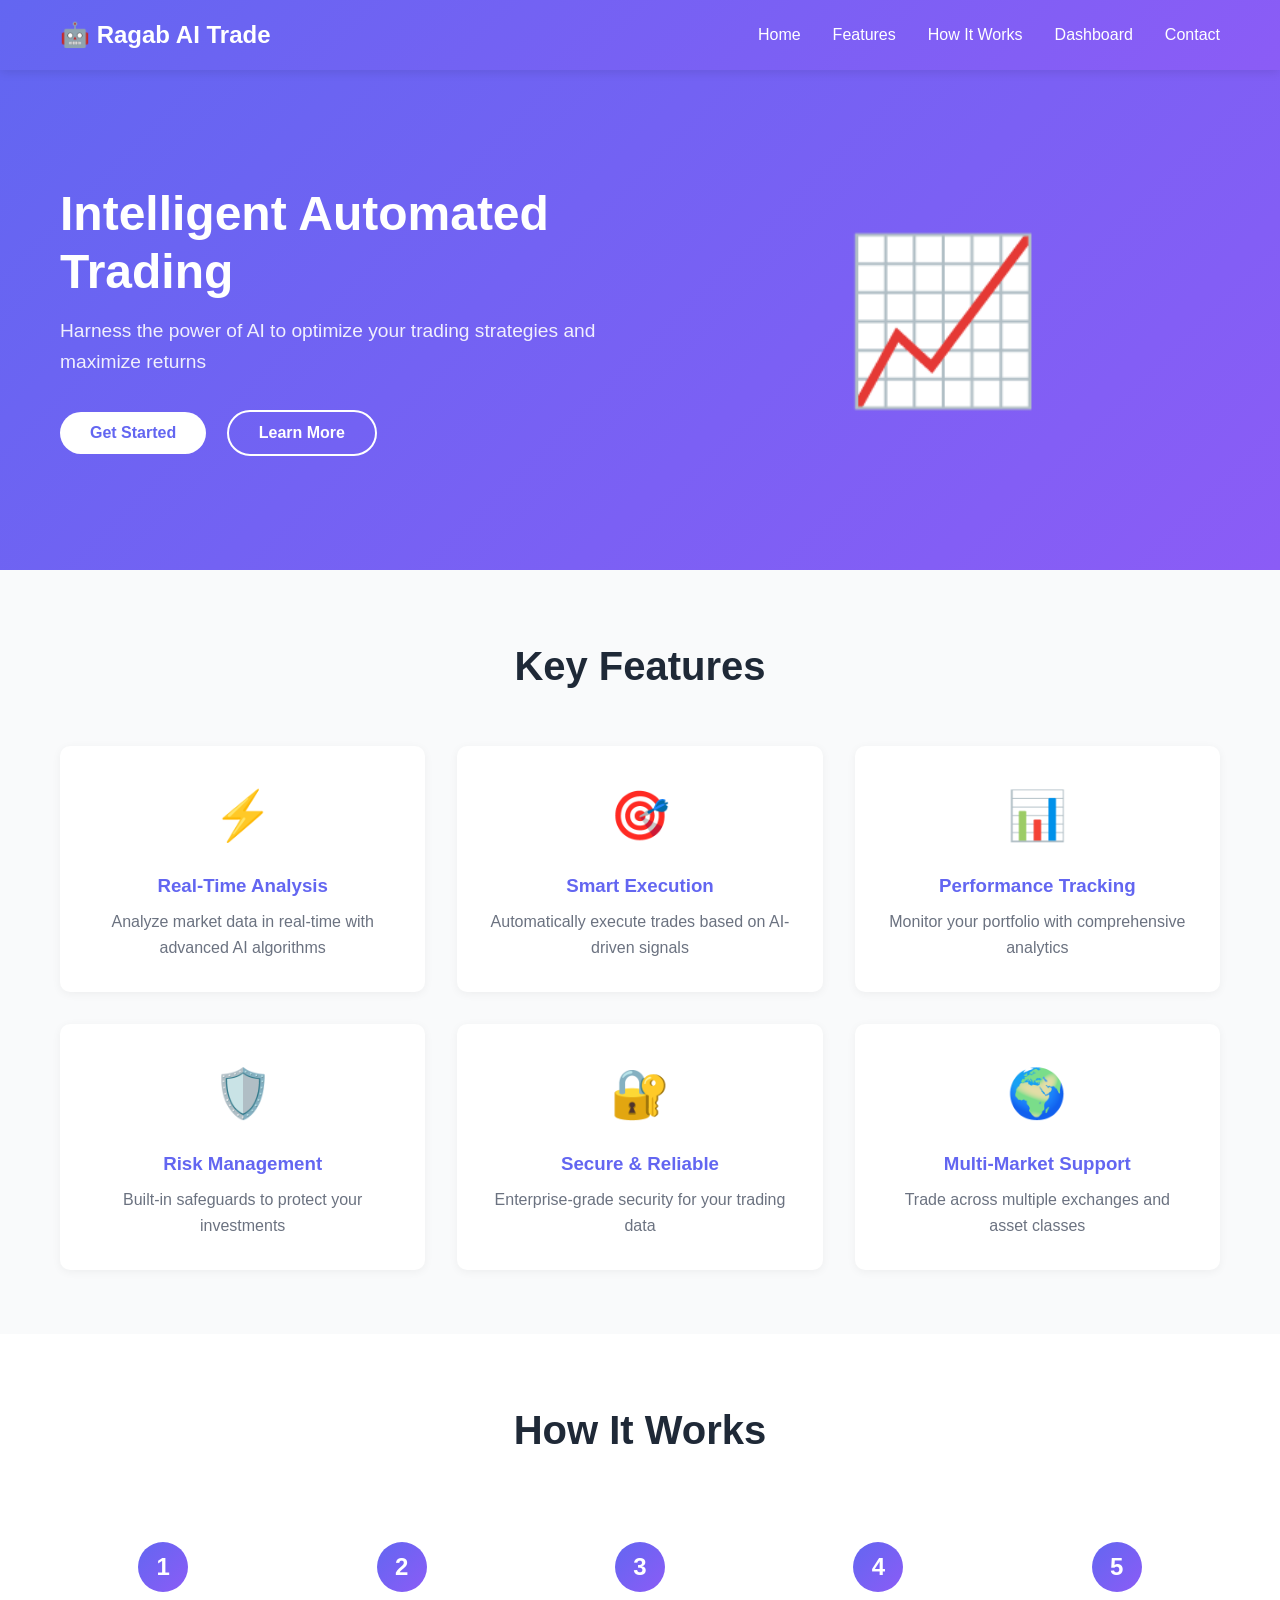
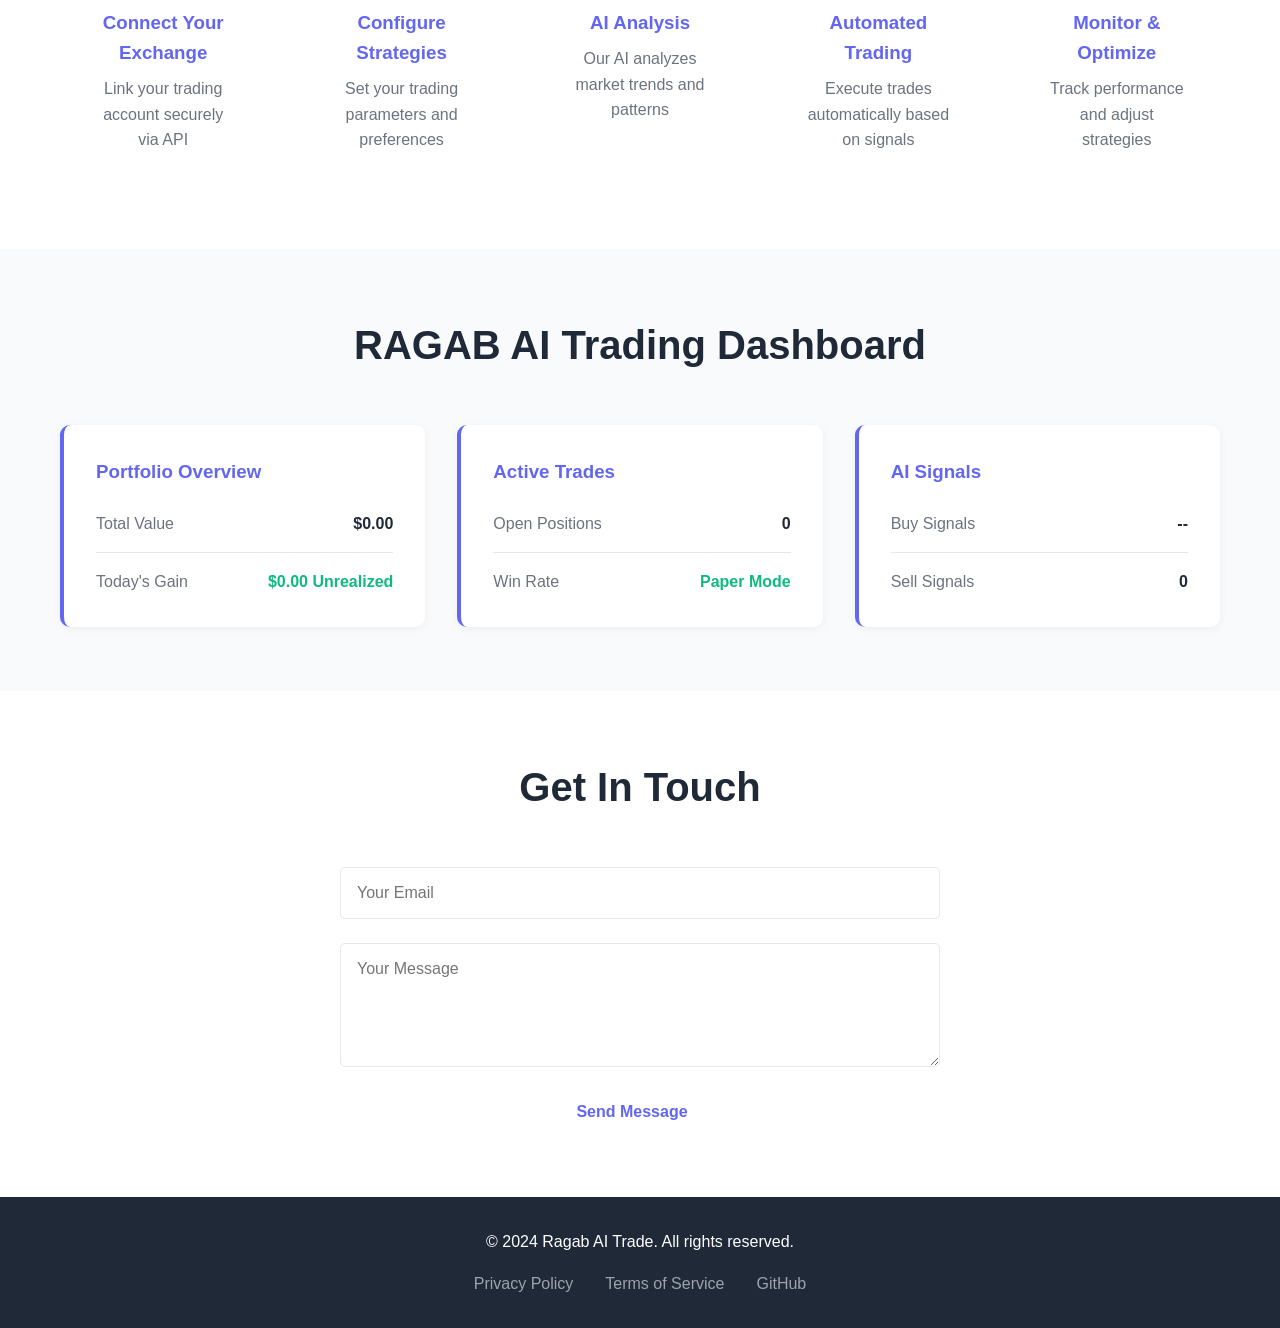
==== commit 0c2e3103: "Connect dashboard to AI market signals" ====
--- a/index.html
+++ b/index.html
@@ -120,18 +120,18 @@
                     <h3>Portfolio Overview</h3>
                     <div class="metric">
                         <span class="label">Total Value</span>
-                        <span class="value">$10,000.06</span>
+                        <span id="dashboard-equity" class="value">$0.00</span>
                     </div>
                     <div class="metric">
                         <span class="label">Today's Gain</span>
-                        <span class="value positive">+$111.11 Unrealized</span>
+                        <span id="dashboard-pnl" class="value positive">$0.00 Unrealized</span>
                     </div>
                 </div>
                 <div class="dashboard-card">
                     <h3>Active Trades</h3>
                     <div class="metric">
                         <span class="label">Open Positions</span>
-                        <span class="value">1</span>
+                        <span id="dashboard-open-positions" class="value">0</span>
                     </div>
                     <div class="metric">
                         <span class="label">Win Rate</span>
@@ -142,11 +142,11 @@
                     <h3>AI Signals</h3>
                     <div class="metric">
                         <span class="label">Buy Signals</span>
-                        <span class="value">BUY</span>
+                        <span id="dashboard-buy-signal" class="value">--</span>
                     </div>
                     <div class="metric">
                         <span class="label">Sell Signals</span>
-                        <span class="value">0</span>
+                        <span id="dashboard-sell-signals" class="value">0</span>
                     </div>
                 </div>
             </div>
